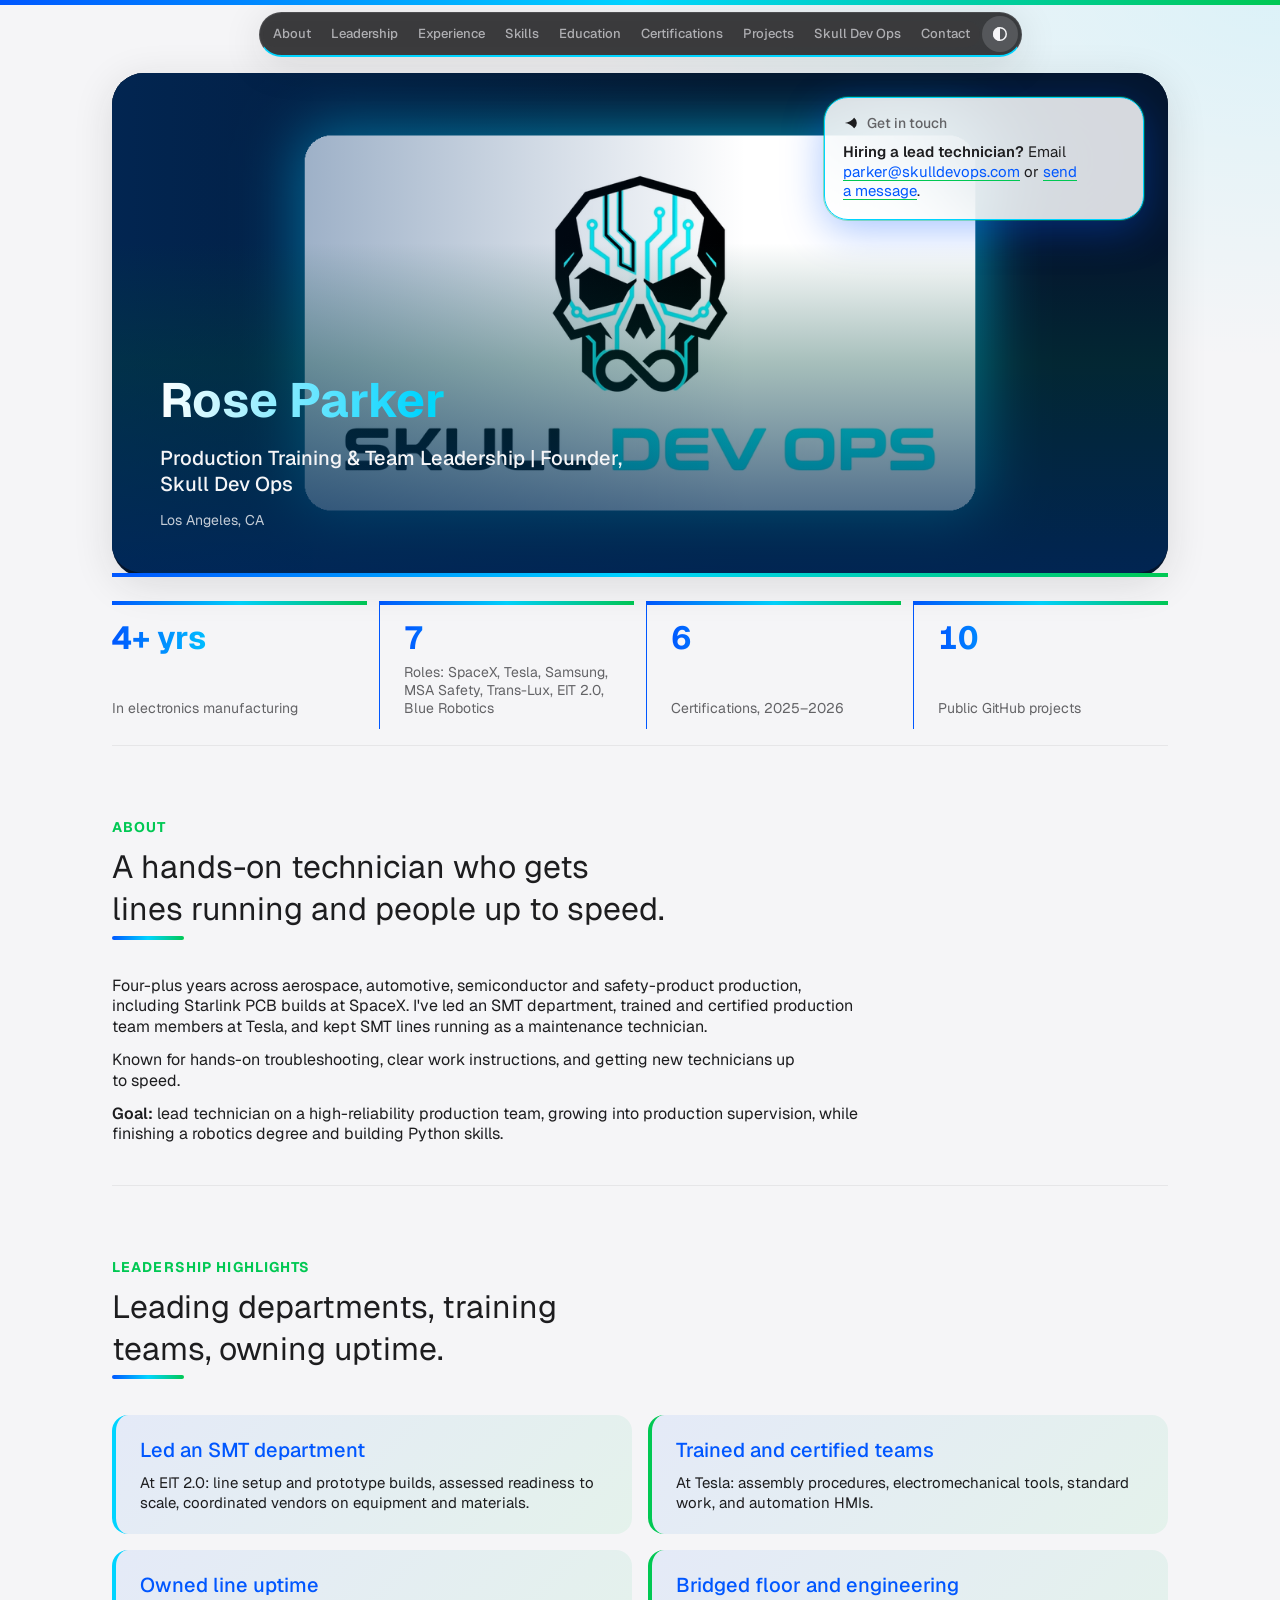
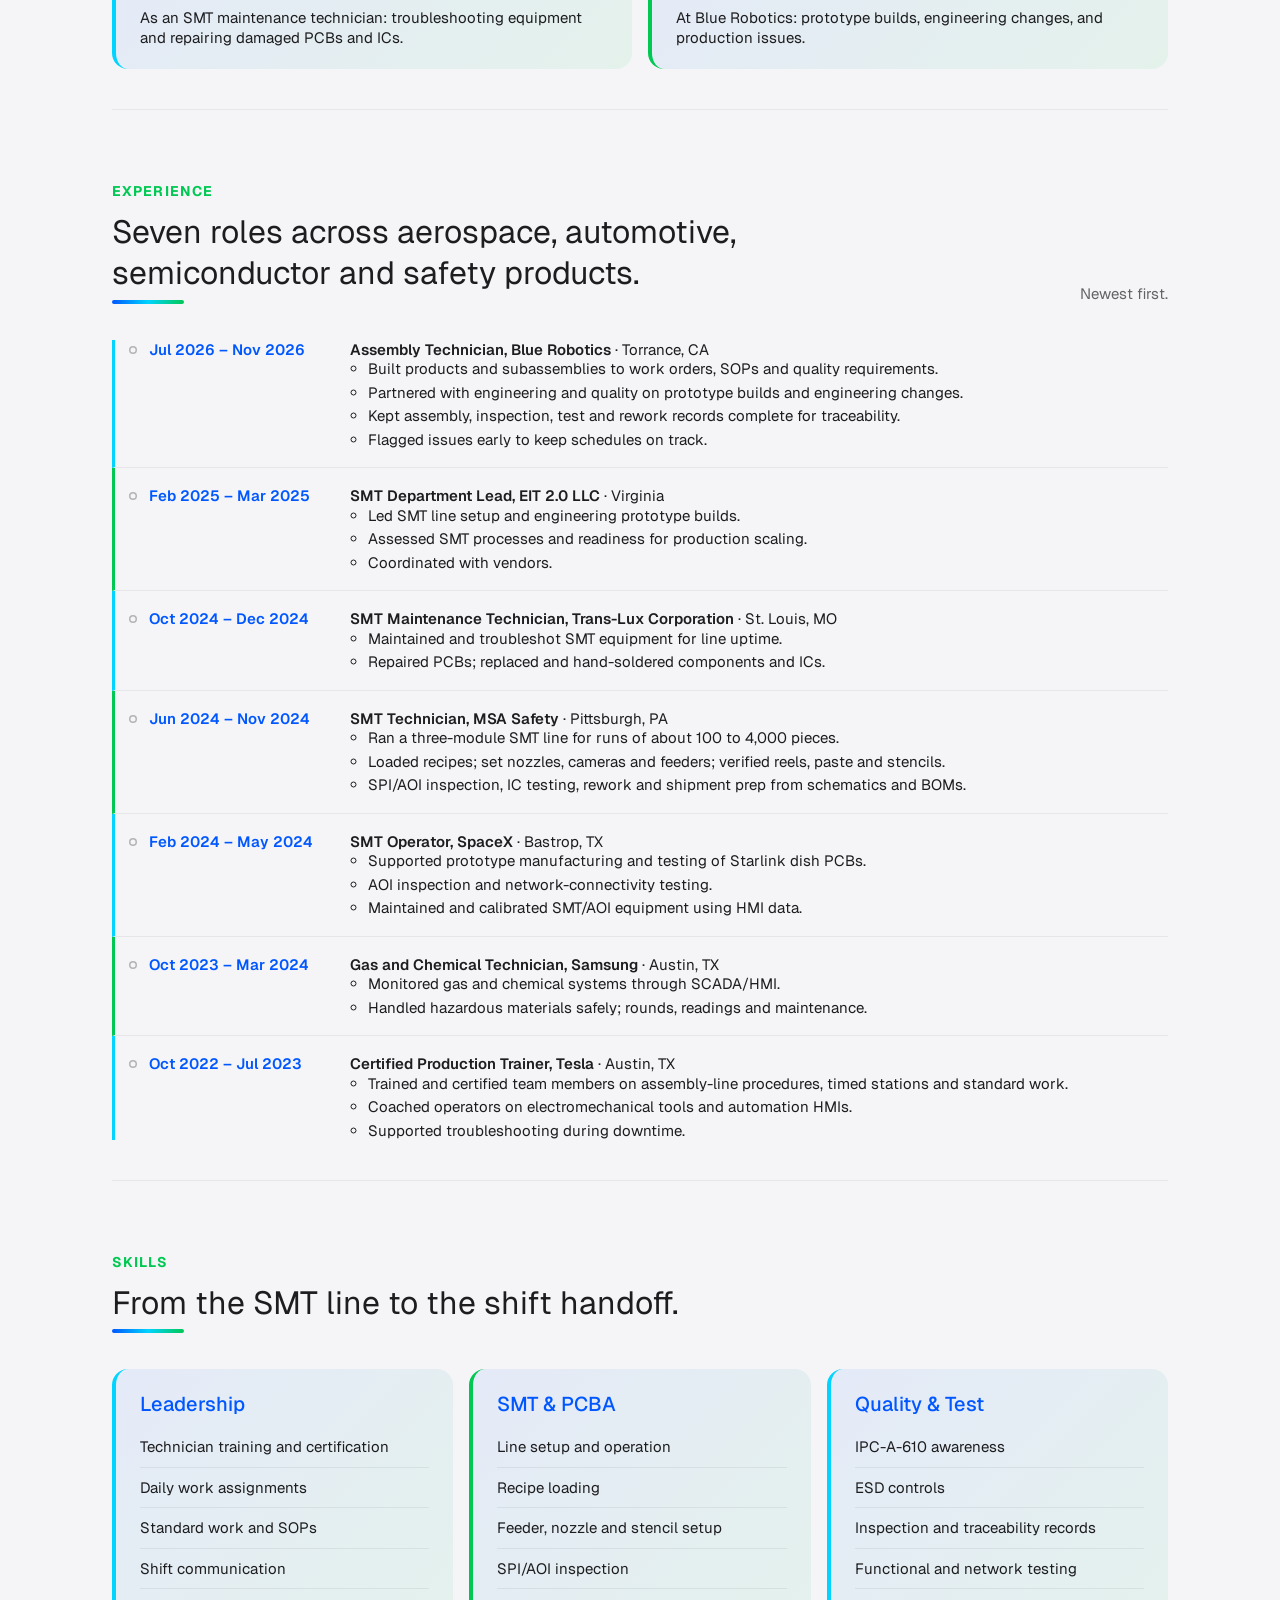
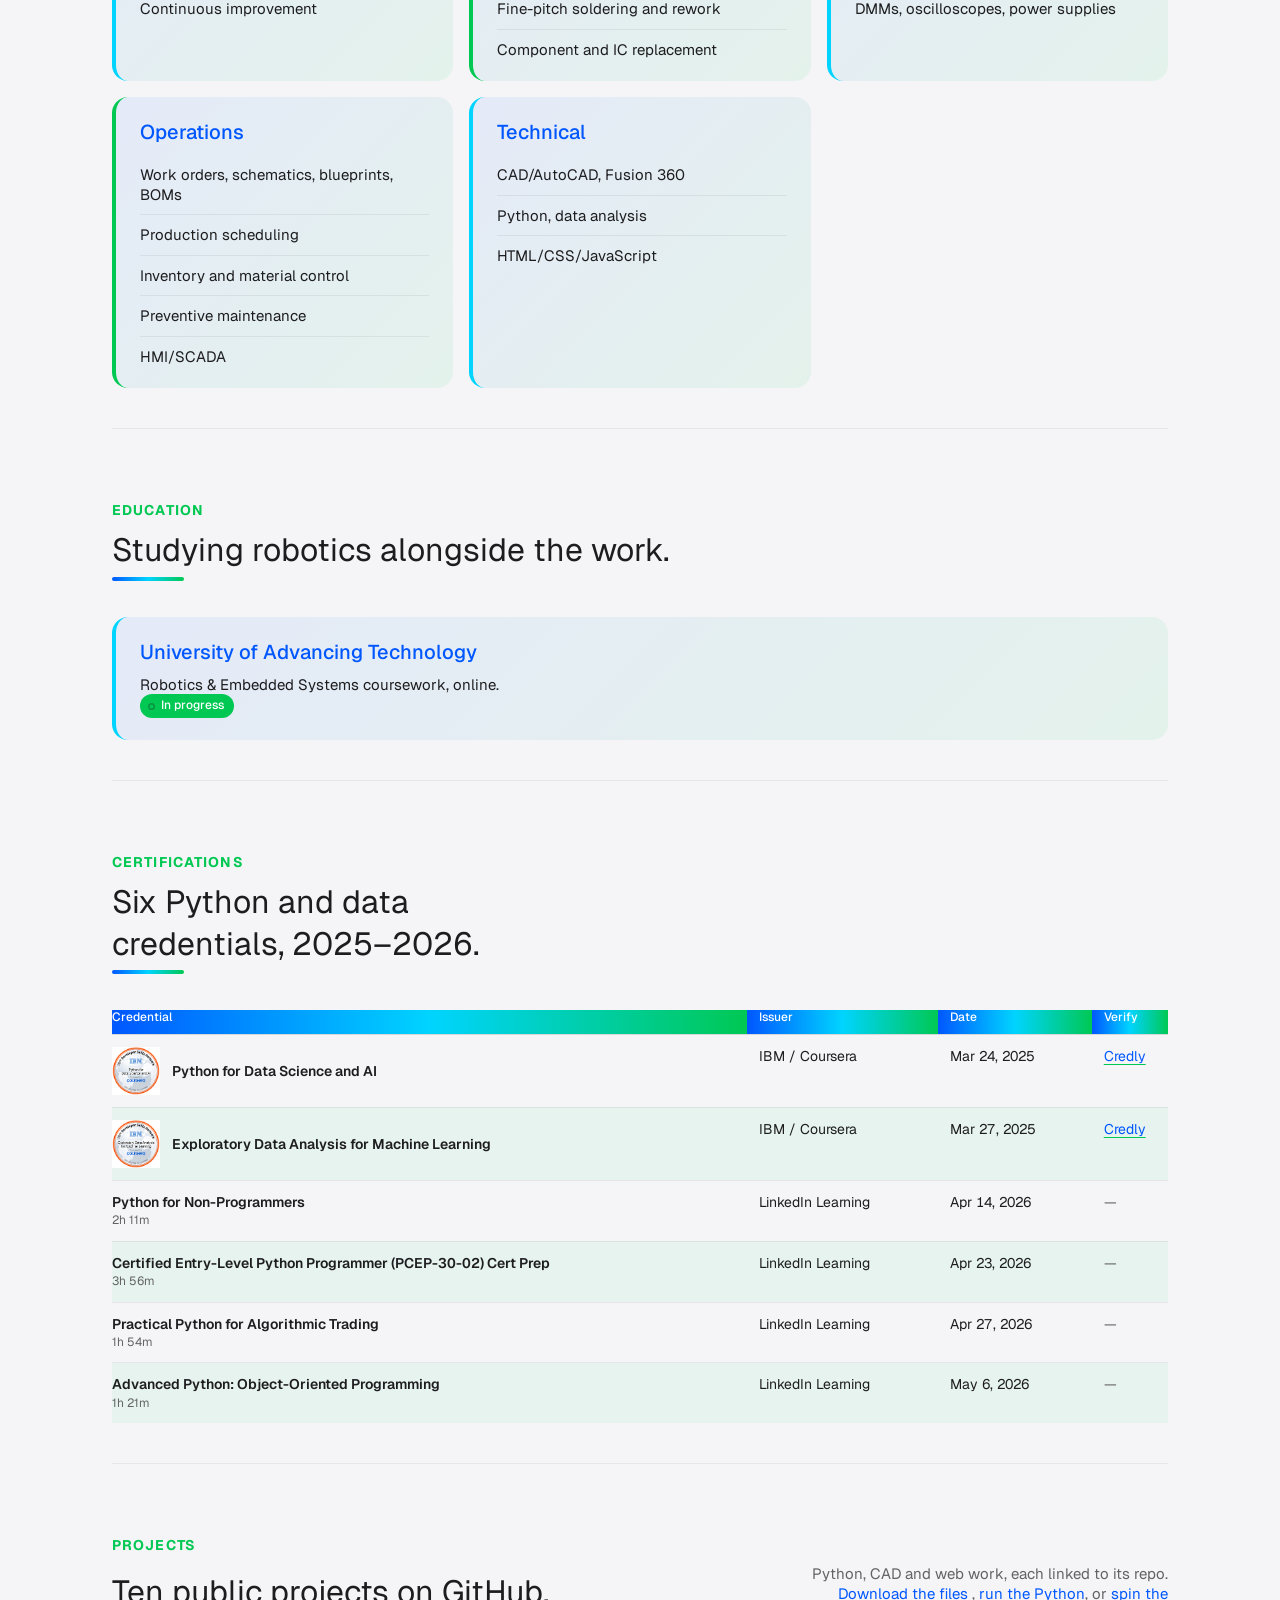
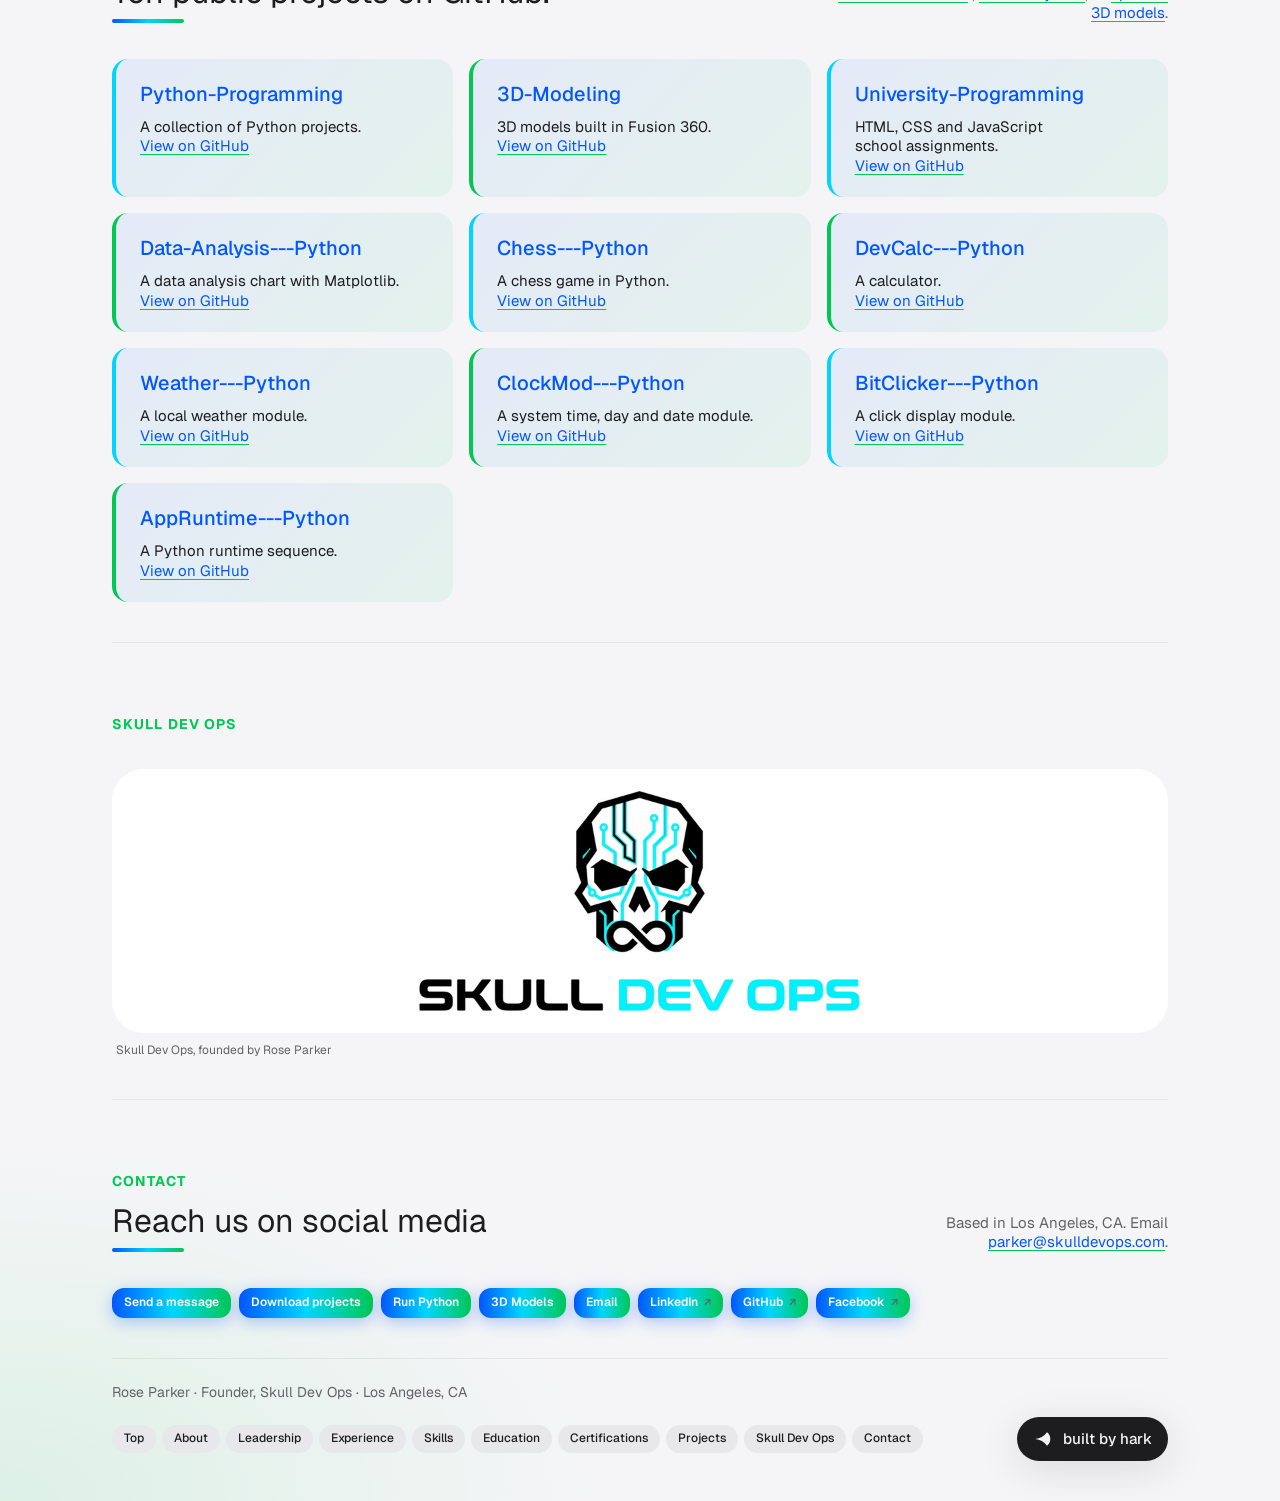
==== index.html @ 6e29c265 "Add Skull Dev Ops favicon" ====
<!doctype html>
<html lang="en">
  <head>
    <meta charset="utf-8" />
    <meta name="viewport" content="width=device-width, initial-scale=1" />
    <title>Rose Parker — Skull Dev Ops</title>
    <link rel="preconnect" href="https://fonts.googleapis.com" />
    <link rel="preconnect" href="https://fonts.gstatic.com" crossorigin />
    <link
      rel="stylesheet"
      href="https://fonts.googleapis.com/css2?family=Geist:wght@400;500;600&family=Geist+Mono:wght@400&display=swap"
    />
    <link rel="stylesheet" href="hark.css" />
    <link rel="stylesheet" href="hark-hero.css" />
    <link rel="stylesheet" href="theme.css?v=3" />
    <style>
      .x-cred { display: flex; align-items: center; gap: 12px; }
      .x-cred img { width: 48px; height: 48px; object-fit: contain; flex: none; }
    </style>
    <link rel="icon" href="/favicon.ico" sizes="any">
  <link rel="icon" type="image/png" sizes="32x32" href="/favicon-32x32.png">
  <link rel="icon" type="image/png" sizes="192x192" href="/icon-192.png">
  <link rel="apple-touch-icon" href="/apple-touch-icon.png">
</head>
  <body>
    <div class="page" id="top">
      <header class="nav glass" data-auto></header>
      <main class="main">
        <section class="hero">
          <picture><source media="(max-width: 899px)" srcset="skull-dev-ops-hero-mobile.png" /><img class="hero__img hero__img--logo" src="skull-dev-ops-hero.png" alt="Skull Dev Ops logo" /></picture>
          <div class="hero__copy">
            <h1>Rose Parker</h1>
            <p class="hero__sub">Production Training &amp; Team Leadership | Founder, Skull Dev Ops</p>
            <p class="hero__meta">Los Angeles, CA</p>
          </div>
          <aside class="callout" aria-label="Get in touch">
            <p class="callout__head"><span class="hark-mark" data-size="16"></span> Get in touch</p>
            <p class="callout__lead">
              <strong>Hiring a lead technician?</strong> Email <a class="link" href="mailto:parker@skulldevops.com">parker@skulldevops.com</a> or <a class="link" href="contact.html">send a message</a>.
            </p>
          </aside>
        </section>

        <section class="stats">
          <div class="stat"><span class="stat__fig">4+ yrs</span><span class="stat__label">In electronics manufacturing</span></div>
          <div class="stat"><span class="stat__fig">7</span><span class="stat__label">Roles: SpaceX, Tesla, Samsung, MSA Safety, Trans-Lux, EIT 2.0, Blue Robotics</span></div>
          <div class="stat"><span class="stat__fig">6</span><span class="stat__label">Certifications, 2025–2026</span></div>
          <div class="stat"><span class="stat__fig">10</span><span class="stat__label">Public GitHub projects</span></div>
        </section>

        <section class="section" id="about" data-nav="About">
          <div class="head">
            <p class="head__eyebrow">About</p>
            <h2>A hands-on technician who gets lines running and people up to speed.</h2>
          </div>
          <div class="prose">
            <p>Four-plus years across aerospace, automotive, semiconductor and safety-product production, including Starlink PCB builds at SpaceX. I've led an SMT department, trained and certified production team members at Tesla, and kept SMT lines running as a maintenance technician.</p>
            <p>Known for hands-on troubleshooting, clear work instructions, and getting new technicians up to speed.</p>
            <p><strong>Goal:</strong> lead technician on a high-reliability production team, growing into production supervision, while finishing a robotics degree and building Python skills.</p>
          </div>
        </section>

        <section class="section" id="leadership" data-nav="Leadership">
          <div class="head">
            <p class="head__eyebrow">Leadership highlights</p>
            <h2>Leading departments, training teams, owning uptime.</h2>
          </div>
          <div class="cards">
            <div>
              <h3>Led an SMT department</h3>
              <p>At EIT 2.0: line setup and prototype builds, assessed readiness to scale, coordinated vendors on equipment and materials.</p>
            </div>
            <div>
              <h3>Trained and certified teams</h3>
              <p>At Tesla: assembly procedures, electromechanical tools, standard work, and automation HMIs.</p>
            </div>
            <div>
              <h3>Owned line uptime</h3>
              <p>As an SMT maintenance technician: troubleshooting equipment and repairing damaged PCBs and ICs.</p>
            </div>
            <div>
              <h3>Bridged floor and engineering</h3>
              <p>At Blue Robotics: prototype builds, engineering changes, and production issues.</p>
            </div>
          </div>
        </section>

        <section class="section" id="experience" data-nav="Experience">
          <div class="head">
            <p class="head__eyebrow">Experience</p>
            <h2>Seven roles across aerospace, automotive, semiconductor and safety products.</h2>
            <p class="head__sub">Newest first.</p>
          </div>
          <ol class="timeline">
            <li>
              <p class="timeline__when">Jul 2026 – Nov 2026</p>
              <div class="timeline__what">
                <p><strong>Assembly Technician, Blue Robotics</strong> · Torrance, CA</p>
                <ul>
                  <li>Built products and subassemblies to work orders, SOPs and quality requirements.</li>
                  <li>Partnered with engineering and quality on prototype builds and engineering changes.</li>
                  <li>Kept assembly, inspection, test and rework records complete for traceability.</li>
                  <li>Flagged issues early to keep schedules on track.</li>
                </ul>
              </div>
            </li>
            <li>
              <p class="timeline__when">Feb 2025 – Mar 2025</p>
              <div class="timeline__what">
                <p><strong>SMT Department Lead, EIT 2.0 LLC</strong> · Virginia</p>
                <ul>
                  <li>Led SMT line setup and engineering prototype builds.</li>
                  <li>Assessed SMT processes and readiness for production scaling.</li>
                  <li>Coordinated with vendors.</li>
                </ul>
              </div>
            </li>
            <li>
              <p class="timeline__when">Oct 2024 – Dec 2024</p>
              <div class="timeline__what">
                <p><strong>SMT Maintenance Technician, Trans-Lux Corporation</strong> · St. Louis, MO</p>
                <ul>
                  <li>Maintained and troubleshot SMT equipment for line uptime.</li>
                  <li>Repaired PCBs; replaced and hand-soldered components and ICs.</li>
                </ul>
              </div>
            </li>
            <li>
              <p class="timeline__when">Jun 2024 – Nov 2024</p>
              <div class="timeline__what">
                <p><strong>SMT Technician, MSA Safety</strong> · Pittsburgh, PA</p>
                <ul>
                  <li>Ran a three-module SMT line for runs of about 100 to 4,000 pieces.</li>
                  <li>Loaded recipes; set nozzles, cameras and feeders; verified reels, paste and stencils.</li>
                  <li>SPI/AOI inspection, IC testing, rework and shipment prep from schematics and BOMs.</li>
                </ul>
              </div>
            </li>
            <li>
              <p class="timeline__when">Feb 2024 – May 2024</p>
              <div class="timeline__what">
                <p><strong>SMT Operator, SpaceX</strong> · Bastrop, TX</p>
                <ul>
                  <li>Supported prototype manufacturing and testing of Starlink dish PCBs.</li>
                  <li>AOI inspection and network-connectivity testing.</li>
                  <li>Maintained and calibrated SMT/AOI equipment using HMI data.</li>
                </ul>
              </div>
            </li>
            <li>
              <p class="timeline__when">Oct 2023 – Mar 2024</p>
              <div class="timeline__what">
                <p><strong>Gas and Chemical Technician, Samsung</strong> · Austin, TX</p>
                <ul>
                  <li>Monitored gas and chemical systems through SCADA/HMI.</li>
                  <li>Handled hazardous materials safely; rounds, readings and maintenance.</li>
                </ul>
              </div>
            </li>
            <li>
              <p class="timeline__when">Oct 2022 – Jul 2023</p>
              <div class="timeline__what">
                <p><strong>Certified Production Trainer, Tesla</strong> · Austin, TX</p>
                <ul>
                  <li>Trained and certified team members on assembly-line procedures, timed stations and standard work.</li>
                  <li>Coached operators on electromechanical tools and automation HMIs.</li>
                  <li>Supported troubleshooting during downtime.</li>
                </ul>
              </div>
            </li>
          </ol>
        </section>

        <section class="section" id="skills" data-nav="Skills">
          <div class="head">
            <p class="head__eyebrow">Skills</p>
            <h2>From the SMT line to the shift handoff.</h2>
          </div>
          <div class="cards">
            <div>
              <h3>Leadership</h3>
              <ul>
                <li>Technician training and certification</li>
                <li>Daily work assignments</li>
                <li>Standard work and SOPs</li>
                <li>Shift communication</li>
                <li>Continuous improvement</li>
              </ul>
            </div>
            <div>
              <h3>SMT &amp; PCBA</h3>
              <ul>
                <li>Line setup and operation</li>
                <li>Recipe loading</li>
                <li>Feeder, nozzle and stencil setup</li>
                <li>SPI/AOI inspection</li>
                <li>Fine-pitch soldering and rework</li>
                <li>Component and IC replacement</li>
              </ul>
            </div>
            <div>
              <h3>Quality &amp; Test</h3>
              <ul>
                <li>IPC-A-610 awareness</li>
                <li>ESD controls</li>
                <li>Inspection and traceability records</li>
                <li>Functional and network testing</li>
                <li>DMMs, oscilloscopes, power supplies</li>
              </ul>
            </div>
            <div>
              <h3>Operations</h3>
              <ul>
                <li>Work orders, schematics, blueprints, BOMs</li>
                <li>Production scheduling</li>
                <li>Inventory and material control</li>
                <li>Preventive maintenance</li>
                <li>HMI/SCADA</li>
              </ul>
            </div>
            <div>
              <h3>Technical</h3>
              <ul>
                <li>CAD/AutoCAD, Fusion 360</li>
                <li>Python, data analysis</li>
                <li>HTML/CSS/JavaScript</li>
              </ul>
            </div>
          </div>
        </section>

        <section class="section" id="education" data-nav="Education">
          <div class="head">
            <p class="head__eyebrow">Education</p>
            <h2>Studying robotics alongside the work.</h2>
          </div>
          <div class="cards">
            <div>
              <h3>University of Advancing Technology</h3>
              <p>Robotics &amp; Embedded Systems coursework, online.</p>
              <p><span class="chip">In progress</span></p>
            </div>
          </div>
        </section>

        <section class="section" id="certifications" data-nav="Certifications">
          <div class="head">
            <p class="head__eyebrow">Certifications</p>
            <h2>Six Python and data credentials, 2025–2026.</h2>
          </div>
          <div class="table-wrap">
            <table>
              <thead>
                <tr>
                  <th scope="col">Credential</th>
                  <th scope="col">Issuer</th>
                  <th scope="col">Date</th>
                  <th scope="col">Verify</th>
                </tr>
              </thead>
              <tbody>
                <tr>
                  <th scope="row"><span class="x-cred"><img src="python-for-data-science-and-ai.png" alt="IBM Python for Data Science and AI badge" /><span>Python for Data Science and AI</span></span></th>
                  <td>IBM / Coursera</td>
                  <td>Mar 24, 2025</td>
                  <td><a class="link" href="https://www.credly.com/badges/cfea7010-7aab-4500-a317-d05725e43f83" target="_blank" rel="noopener">Credly</a></td>
                </tr>
                <tr>
                  <th scope="row"><span class="x-cred"><img src="exploratory-data-analysis-for-machine-learning.png" alt="IBM Exploratory Data Analysis for Machine Learning badge" /><span>Exploratory Data Analysis for Machine Learning</span></span></th>
                  <td>IBM / Coursera</td>
                  <td>Mar 27, 2025</td>
                  <td><a class="link" href="https://www.credly.com/badges/ae3e436b-2f3d-4ccb-9dbc-3930c66f3f6e" target="_blank" rel="noopener">Credly</a></td>
                </tr>
                <tr>
                  <th scope="row">Python for Non-Programmers <small>2h 11m</small></th>
                  <td>LinkedIn Learning</td>
                  <td>Apr 14, 2026</td>
                  <td class="muted">—</td>
                </tr>
                <tr>
                  <th scope="row">Certified Entry-Level Python Programmer (PCEP-30-02) Cert Prep <small>3h 56m</small></th>
                  <td>LinkedIn Learning</td>
                  <td>Apr 23, 2026</td>
                  <td class="muted">—</td>
                </tr>
                <tr>
                  <th scope="row">Practical Python for Algorithmic Trading <small>1h 54m</small></th>
                  <td>LinkedIn Learning</td>
                  <td>Apr 27, 2026</td>
                  <td class="muted">—</td>
                </tr>
                <tr>
                  <th scope="row">Advanced Python: Object-Oriented Programming <small>1h 21m</small></th>
                  <td>LinkedIn Learning</td>
                  <td>May 6, 2026</td>
                  <td class="muted">—</td>
                </tr>
              </tbody>
            </table>
          </div>
        </section>

        <section class="section" id="projects" data-nav="Projects">
          <div class="head">
            <p class="head__eyebrow">Projects</p>
            <h2>Ten public projects on GitHub.</h2>
            <p class="head__sub">Python, CAD and web work, each linked to its repo. <a class="link" href="downloads.html">Download the files</a> , <a class="link" href="run.html">run the Python</a>, or <a class="link" href="models.html">spin the 3D models</a>.</p>
          </div>
          <div class="cards">
            <div><h3>Python-Programming</h3><p>A collection of Python projects.</p><p><a class="link" href="https://github.com/skulldevops/Python-Programming" target="_blank" rel="noopener">View on GitHub</a></p></div>
            <div><h3>3D-Modeling</h3><p>3D models built in Fusion 360.</p><p><a class="link" href="https://github.com/skulldevops/3D-Modeling" target="_blank" rel="noopener">View on GitHub</a></p></div>
            <div><h3>University-Programming</h3><p>HTML, CSS and JavaScript school assignments.</p><p><a class="link" href="https://github.com/skulldevops/University-Programming" target="_blank" rel="noopener">View on GitHub</a></p></div>
            <div><h3>Data-Analysis---Python</h3><p>A data analysis chart with Matplotlib.</p><p><a class="link" href="https://github.com/skulldevops/Data-Analysis---Python" target="_blank" rel="noopener">View on GitHub</a></p></div>
            <div><h3>Chess---Python</h3><p>A chess game in Python.</p><p><a class="link" href="https://github.com/skulldevops/Chess---Python" target="_blank" rel="noopener">View on GitHub</a></p></div>
            <div><h3>DevCalc---Python</h3><p>A calculator.</p><p><a class="link" href="https://github.com/skulldevops/DevCalc---Python" target="_blank" rel="noopener">View on GitHub</a></p></div>
            <div><h3>Weather---Python</h3><p>A local weather module.</p><p><a class="link" href="https://github.com/skulldevops/Weather---Python" target="_blank" rel="noopener">View on GitHub</a></p></div>
            <div><h3>ClockMod---Python</h3><p>A system time, day and date module.</p><p><a class="link" href="https://github.com/skulldevops/ClockMod---Python" target="_blank" rel="noopener">View on GitHub</a></p></div>
            <div><h3>BitClicker---Python</h3><p>A click display module.</p><p><a class="link" href="https://github.com/skulldevops/BitClicker---Python" target="_blank" rel="noopener">View on GitHub</a></p></div>
            <div><h3>AppRuntime---Python</h3><p>A Python runtime sequence.</p><p><a class="link" href="https://github.com/skulldevops/AppRuntime---Python" target="_blank" rel="noopener">View on GitHub</a></p></div>
          </div>
        </section>

        <section class="section" id="skull-dev-ops" data-nav="Skull Dev Ops">
          <div class="head">
            <p class="head__eyebrow">Skull Dev Ops</p>
          </div>
          <figure class="band">
            <img src="skull-dev-ops-linkedin-banner.png" alt="Skull Dev Ops brand banner" />
            <figcaption>Skull Dev Ops, founded by Rose Parker</figcaption>
          </figure>
        </section>

        <section class="section" id="contact" data-nav="Contact">
          <div class="head">
            <p class="head__eyebrow">Contact</p>
            <h2>Reach us on social media</h2>
            <p class="head__sub">Based in Los Angeles, CA. Email <a class="link" href="mailto:parker@skulldevops.com">parker@skulldevops.com</a>.</p>
          </div>
          <div class="links">
            <a class="btn" href="contact.html">Send a message</a>
            <a class="btn" href="downloads.html">Download projects</a>
            <a class="btn" href="run.html">Run Python</a>
            <a class="btn" href="models.html">3D Models</a>
            <a class="btn" href="mailto:parker@skulldevops.com">Email</a>
            <a class="btn" href="http://www.linkedin.com/in/rose-parker-rose" target="_blank" rel="noopener">LinkedIn</a>
            <a class="btn" href="http://github.com/skulldevops" target="_blank" rel="noopener">GitHub</a>
            <a class="btn" href="http://www.facebook.com/RealNiveaParker" target="_blank" rel="noopener">Facebook</a>
          </div>
        </section>
      </main>
      <footer class="foot">
        <p>Rose Parker · Founder, Skull Dev Ops · Los Angeles, CA</p>
        <nav aria-label="Back to sections" data-auto></nav>
        <a class="badge" href="https://hark.com/" target="_blank" rel="noopener"
          ><span class="hark-mark"></span><span>built by hark</span></a
        >
      </footer>
    </div>
    <script src="hark.js"></script>
  </body>
</html>
---- hark.css ----
/* Hark's design tokens and component styles. Each component's rules follow its @component comment. style-gates: data */

/* @component foundations */
/* Every component switches layout at one of three widths: 600px, below which a page takes a phone's
   spacing; 761px, from which two-up components (stats, checklists, pairs) sit side by side; and 900px,
   from which heads, steps, timelines, cards and the hero's callout take their desktop layout. Media
   queries cannot read custom properties, so each query writes one side of those widths, and
   TestKitStylesheetsShareThreeBreakpoints holds every kit file to them. */
:root {
  color-scheme: light dark;

  --text-primary: light-dark(#1d1d1f, #f5f5f7);         /* body text */
  --text-secondary: light-dark(#636366, #a1a1a6);       /* supporting grey text */
  --text-tertiary: light-dark(#1d1d1f4d, #f5f5f74d);    /* hollow dots, faint marks; never body text */
  --text-primary-on: light-dark(#f5f5f7, #1d1d1f);      /* text on --fill-primary */
  --text-secondary-on: light-dark(#aeaeb2, #5c5c60);    /* grey text on --fill-primary */
  --fill-primary: light-dark(#1d1d1f, #f5f5f7);         /* the strong fill: solid chips, the nav, the badge */
  --fill-primary-on: light-dark(#f5f5f7, #1d1d1f);      /* the page background */
  --fill-secondary: light-dark(#1d1d1f80, #f5f5f780);
  --fill-tertiary: light-dark(#e8e8ea, #2a2a2d);        /* the grey card, panel and row tint */
  --fill-segment: light-dark(#3a3a3c, #e2e2e4);         /* the nav's tab track */
  --fill-system-green: #00a665;                         /* status: done, ready */
  --fill-system-orange: #ff4d00;                        /* status: now, current */
  --fill-system-red: light-dark(#da2f35, #f1555b);      /* status: blocked, error */
  --transparent-primary: light-dark(#1d1d1f4d, #f5f5f74d);
  --stroke-primary: light-dark(#1d1d1f24, #f5f5f724);   /* strong hairline */
  --stroke-secondary: light-dark(#1d1d1f12, #f5f5f712); /* faint hairline between rows */
  --stroke-primary-on: light-dark(#f5f5f71a, #1d1d1f1a);
  --stroke-composer: light-dark(#f5f5f780, #1d1d1f80);  /* the callout's glass edge */
  --stroke-system-orange: #ff4d0026;
  --hover-wash: light-dark(#1d1d1f0d, #f5f5f70d);
  --hover-wash-primary-on: light-dark(#f9f9fa26, #1d1d1f14);

  /* The hero is light text over a dark photo in both themes. */
  --hero-surface: #161f39;
  --hero-text: #f5f5f7;
  --hero-text-muted: #f5f5f7cc;
  --hero-scrim-strong: rgb(22 31 57 / 0.78);
  --hero-scrim-soft: rgb(22 31 57 / 0.3);
  --hero-scrim-side: rgb(22 31 57 / 0.45);
  --hero-glass: rgb(22 31 57 / 0.42);
  --hero-glass-faint: rgb(22 31 57 / 0.35);
  --hero-glass-stroke: rgb(245 245 247 / 0.28);

  --mat-regular: light-dark(rgb(255 255 255 / 0.56), rgb(29 29 31 / 0.55));
  --mat-thin: light-dark(rgb(255 255 255 / 0.22), rgb(29 29 31 / 0.4));
  --mat-agent: light-dark(rgb(255 255 255 / 0.84), rgb(29 29 31 / 0.66));
  --mat-inverse: color-mix(in srgb, var(--fill-primary) 86%, transparent);  /* the nav: dark on light, light on dark */
  --hark-blur: blur(50px) saturate(1.6);
  --hark-shadow: 0 8px 40px #1d1d1f1f;

  --sans: "GT Standard", "GT Standard L", "Geist", -apple-system, BlinkMacSystemFont, "Helvetica Neue", sans-serif;
  --lh: 1.3;                                            /* every text style is 130% */
  --weight-light: 300;
  --weight-regular: 400;
  --weight-medium: 500;
  --weight-bold: 600;
  --size-caption: 12px;                                 /* the smallest text allowed */
  --size-meta: 13px;
  --size-small: 14px;
  --size-body: 15px;
  --size-prose: 16px;
  --size-heading: 20px;
  --size-figure: clamp(24px, 3vw, 32px);
  --size-title: clamp(26px, 3vw, 32px);
  --size-display: clamp(34px, 5vw, 48px);
  --size-lede: clamp(16px, 1.7vw, 20px);

  --type-caption: var(--weight-regular) var(--size-caption)/var(--lh) var(--sans);
  --type-tag: var(--weight-medium) var(--size-caption)/var(--lh) var(--sans);
  --type-small: var(--weight-regular) var(--size-small)/var(--lh) var(--sans);
  --type-label: var(--weight-medium) var(--size-small)/var(--lh) var(--sans);
  --type-body: var(--weight-regular) var(--size-body)/var(--lh) var(--sans);
  --type-body-strong: var(--weight-medium) var(--size-body)/var(--lh) var(--sans);
  --type-heading: var(--weight-medium) var(--size-heading)/var(--lh) var(--sans);
  --type-lede: var(--weight-medium) var(--size-lede)/var(--lh) var(--sans);
  --type-figure: var(--weight-regular) var(--size-figure)/var(--lh) var(--sans);
  --type-title: var(--weight-regular) var(--size-title)/var(--lh) var(--sans);
  --type-display: var(--weight-medium) var(--size-display)/var(--lh) var(--sans);
  --type-numeral: var(--weight-regular) 48px/1 var(--sans);

  --r-s: 12px;
  --r-m: 16px;
  --r-l: 24px;
  --r-xl: 32px;
  --r-pill: 100px;

  --ease-out: cubic-bezier(0.23, 1, 0.32, 1);
  --dur-quick: 160ms;

  --page-max: 1120px;
  --gutter: clamp(16px, 3vw, 32px);                     /* the page's side padding */
  --tap: 44px;                                          /* the smallest touch target */
}
:root[data-theme="light"] { color-scheme: light; }
:root[data-theme="dark"] { color-scheme: dark; }

* { box-sizing: border-box; }
/* The page keeps its own bounce but never hands a fling on: a page is framed in Hark's /site
   page, and a fling past its top would otherwise carry on into that page and drag the frame down. */
html, body { overscroll-behavior-y: contain; }
html { -webkit-text-size-adjust: 100%; scroll-behavior: smooth; }
@media (prefers-reduced-motion: reduce) { html { scroll-behavior: auto; } }

/* The page background lives on body and html stays transparent, so the browser paints the whole
   canvas, and the band a bounce reveals, in body's color, including a page's own override of it. */
body {
  margin: 0;
  background: var(--fill-primary-on);
  color: var(--text-primary);
  font: var(--type-body);
  -webkit-font-smoothing: antialiased;
  overflow-x: hidden;
}

img { max-width: 100%; display: block; }
figure { margin-inline: 0; }
a { color: inherit; }
b, strong { font-weight: var(--weight-bold); }
p { margin: 0; text-wrap: pretty; }
h1, h2, h3 { margin: 0; text-wrap: balance; }
small { font-size: max(var(--size-caption), 0.85em); }
.sub { color: var(--text-secondary); }

:focus-visible { outline: 2px solid var(--fill-primary); outline-offset: 3px; border-radius: 6px; }

/* @component page */
.page {
  max-width: var(--page-max);
  margin: 0 auto;
  padding-inline: var(--gutter);
  padding-block: 12px 40px;
  display: grid;
  grid-template-columns: minmax(0, 1fr);
  gap: 16px;
}
.main { display: grid; grid-template-columns: minmax(0, 1fr); gap: 16px; min-width: 0; }

.glass {
  background: var(--mat-inverse);
  -webkit-backdrop-filter: var(--hark-blur);
  backdrop-filter: var(--hark-blur);
  border: 1px solid var(--stroke-primary-on);
}
.nav {
  position: sticky;
  top: calc(env(safe-area-inset-top, 0px) + 12px);
  z-index: 20;
  justify-self: center;
  max-width: 100%;
  display: flex;
  align-items: center;
  gap: 6px;
  padding: 5px;
  border-radius: var(--r-pill);
  box-shadow: var(--hark-shadow);
}
.nav :focus-visible { outline-color: var(--fill-primary-on); }
.seg {
  display: flex;
  min-width: 0;
  overflow-x: auto;
  scrollbar-width: none;
  border-radius: var(--r-pill);
  background: var(--fill-segment);
}
.seg::-webkit-scrollbar { display: none; }
.seg a {
  flex: none;
  padding: 8px 14px;
  border-radius: var(--r-pill);
  font: var(--type-label);
  color: var(--text-secondary-on);
  text-decoration: none;
  white-space: nowrap;
}
.seg a:hover { color: var(--text-primary-on); }
/* The active tab carries its own fill so its text is measured against it. */
.seg a[aria-current="true"] { background: var(--fill-primary-on); color: var(--text-primary); }
.theme-btn {
  flex: none;
  width: 36px; height: 36px;
  display: grid;
  place-items: center;
  border: 0;
  border-radius: 50%;
  background: var(--hover-wash-primary-on);
  color: var(--text-primary-on);
  cursor: pointer;
}
.theme-btn:hover { box-shadow: inset 0 0 0 100px var(--hover-wash-primary-on); }
.theme-btn::before { content: ""; width: 14px; height: 14px; border-radius: 50%; box-shadow: inset 0 0 0 1.5px currentColor; background: linear-gradient(to right, light-dark(currentColor, transparent) 50%, light-dark(transparent, currentColor) 50%); }
@media (max-width: 599px) {
  .seg a { display: flex; align-items: center; min-height: var(--tap); }
  .theme-btn { width: var(--tap); height: var(--tap); }
}

/* @component footer */
.foot {
  display: flex;
  flex-wrap: wrap;
  align-items: center;
  justify-content: space-between;
  gap: 16px 24px;
  padding-top: 24px;
  border-top: 1px solid var(--stroke-secondary);
  font-size: var(--size-small);
  color: var(--text-secondary);
}
.foot strong { color: var(--text-primary); }
.foot nav { display: flex; flex-wrap: wrap; gap: 6px; }
.foot nav a {
  padding: 6px 12px;
  border-radius: var(--r-pill);
  background: var(--fill-tertiary);
  color: var(--text-primary);
  font: var(--type-tag);
  text-decoration: none;
}
.foot nav a:hover { box-shadow: inset 0 0 0 100px var(--hover-wash); }
.badge {
  display: inline-flex;
  align-items: center;
  gap: 10px;
  padding: 12px 16px;
  border-radius: var(--r-xl);
  background: var(--fill-primary);
  color: var(--text-primary-on);
  box-shadow: var(--hark-shadow);
  font: var(--weight-medium) var(--size-body)/1.1 var(--sans);
  text-decoration: none;
}
.badge:hover { box-shadow: var(--hark-shadow), inset 0 0 0 100px var(--hover-wash-primary-on); }
.hark-mark { display: inline-grid; place-items: center; }
.hark-mark svg { display: block; }
@media (max-width: 599px) {
  .foot nav a { display: inline-flex; align-items: center; min-height: var(--tap); min-width: var(--tap); }
  .badge { min-height: var(--tap); }
}

/* @component chip */
.chip {
  display: inline-flex;
  align-items: center;
  gap: 6px;
  padding: 4px 10px 4px 8px;
  border-radius: var(--r-pill);
  font: var(--type-tag);
  max-width: 100%;
  background: var(--fill-tertiary);
  color: var(--text-secondary);
  vertical-align: middle;
}
.chip::before {
  content: "";
  width: 7px; height: 7px;
  border-radius: 50%;
  flex: none;
  box-shadow: inset 0 0 0 1.5px var(--text-tertiary);
}
.chip--solid { background: var(--fill-primary); color: var(--text-primary-on); }
.chip--solid::before { background: var(--fill-system-green); box-shadow: none; }
td .chip { white-space: nowrap; }
/* @component dot */
.dot {
  display: inline-flex;
  align-items: center;
  gap: 6px;
  margin-top: 4px;
  font: var(--type-tag);
  color: var(--text-primary);
}
.dot::before { content: ""; width: 7px; height: 7px; border-radius: 50%; background: var(--fill-system-green); }
tbody th .dot { display: flex; width: fit-content; }
/* @component pill */
.pill {
  display: inline-block;
  padding: 1px 8px;
  border-radius: var(--r-pill);
  background: var(--fill-tertiary);
  color: var(--text-secondary);
  font: var(--type-tag);
  white-space: normal;
  vertical-align: 1px;
}
/* @component button, link and links */
.btn {
  display: inline-flex;
  align-items: center;
  gap: 6px;
  min-height: 30px;
  padding: 5px 12px;
  border-radius: var(--r-s);
  background: var(--fill-primary-on);
  color: var(--text-primary);
  border: 1px solid var(--stroke-primary);
  font: var(--type-tag);
  text-decoration: none;
  max-width: 100%;
  transition: box-shadow var(--dur-quick) ease;
}
.btn:hover { box-shadow: inset 0 0 0 100px var(--hover-wash); }
.btn[target="_blank"]::after { content: "\2197"; font-size: 11px; color: var(--text-secondary); }
.link {
  color: var(--text-primary);
  text-decoration: underline;
  text-decoration-color: var(--stroke-primary);
  text-underline-offset: 3px;
  max-width: 100%;
  overflow-wrap: anywhere;
}
.link:hover { text-decoration-color: currentColor; }
.links { display: flex; flex-wrap: wrap; gap: 8px; }
@media (pointer: coarse), (max-width: 599px) { .btn { min-height: var(--tap); padding-inline: 14px; } }

/* A button that asks Hark is the page's primary capsule. Once it sends, Hark
   writes a check and "Sent to Hark" into it, and it turns secondary. A press
   that does not send shows a short notice in place of its words for a moment. */
.btn[data-hark-action] {
  justify-content: center;
  gap: 8px;
  min-height: 48px;
  padding: 0 20px;
  border: 0;
  border-radius: var(--r-pill);
  background: var(--fill-primary);
  color: var(--text-primary-on);
  font: var(--type-body-strong);
  text-align: center;
  white-space: nowrap;
  cursor: pointer;
  transition: box-shadow var(--dur-quick) ease, transform var(--dur-quick) ease;
}
.btn[data-hark-action]:hover { box-shadow: inset 0 0 0 100px var(--hover-wash-primary-on); }
.btn[data-hark-action]:active { transform: scale(0.97); }
.btn[data-hark-action] svg { flex: none; }
.btn[data-hark-action][data-hark-state="sent"] { background: var(--fill-tertiary); color: var(--text-primary); box-shadow: none; }

[data-hark-action][data-hark-state="sending"] { opacity: 0.6; pointer-events: none; }
[data-hark-action][data-hark-state="sent"] { pointer-events: none; cursor: default; }
@media (max-width: 599px) {
  .link { display: inline-flex; align-items: center; min-width: var(--tap); min-height: var(--tap); margin: -13px 0; vertical-align: middle; }
}
/* @component text and fineprint */
.prose { display: grid; gap: 12px; max-width: 68ch; font-size: var(--size-prose); }
.fineprint { font-size: var(--size-small); color: var(--text-secondary); max-width: 70ch; }
/* @component hero */
.hero {
  position: relative;
  min-height: clamp(320px, 46vh, 480px);
  border-radius: var(--r-xl);
  overflow: hidden;
  display: flex;
  align-items: flex-end;
  color: var(--hero-text);
  isolation: isolate;
  box-shadow: var(--hark-shadow);
  background: var(--hero-surface);
}
/* Without a photo the hero is as tall as its copy, so the callout sits beside the copy instead of over it. */
.hero:not(:has(.hero__img)) { min-height: 0; background: var(--hero-surface) center / cover no-repeat; }
.hero:not(:has(.hero__img))::after { background: linear-gradient(to right, var(--hero-scrim-side) 0%, transparent 60%); }
@media (min-width: 900px) {
  .hero:not(:has(.hero__img)) > .callout { position: static; flex: none; align-self: flex-start; margin: clamp(16px, 2.4vw, 24px) clamp(16px, 2.4vw, 24px) clamp(16px, 2.4vw, 24px) auto; }
}
.hero__img {
  position: absolute;
  inset: 0;
  width: 100%;
  height: 100%;
  object-fit: cover;
  object-position: 40% 60%;
  z-index: -2;
}
.hero::after {
  content: "";
  position: absolute;
  inset: 0;
  z-index: -1;
  background:
    linear-gradient(to top, var(--hero-scrim-strong) 0%, var(--hero-scrim-soft) 42%, transparent 66%),
    linear-gradient(to right, var(--hero-scrim-side) 0%, transparent 60%);
}
.hero__copy {
  display: grid;
  gap: 14px;
  max-width: 40rem;
  padding: clamp(24px, 4vw, 48px);
  padding-bottom: clamp(28px, 3.4vw, 44px);
}
.hero__eyebrow {
  justify-self: start;
  padding: 6px 12px;
  border-radius: var(--r-pill);
  background: var(--hero-glass);
  border: 1px solid var(--hero-glass-stroke);
  -webkit-backdrop-filter: var(--hark-blur);
  backdrop-filter: var(--hark-blur);
  font: var(--type-label);
}
.hero h1 { font: var(--type-display); letter-spacing: 0; }
.hero h1 em { font-style: normal; }
.hero__sub { font: var(--type-lede); max-width: 34ch; }
.hero__meta { font-size: var(--size-small); color: var(--hero-text-muted); }
.hero__credit {
  position: absolute;
  right: clamp(20px, 3vw, 32px);
  bottom: 16px;
  padding: 4px 10px;
  border-radius: var(--r-pill);
  background: var(--hero-glass-faint);
  -webkit-backdrop-filter: var(--hark-blur);
  backdrop-filter: var(--hark-blur);
  font: var(--type-caption);
  color: var(--hero-text-muted);
}
/* A callout overlays the photo's top corner, so the hero keeps room for it above the copy. */
@media (min-width: 900px) { .hero:has(> .callout) { min-height: clamp(420px, 56vh, 560px); } }
.hero > .callout {
  position: absolute;
  top: clamp(16px, 2.4vw, 24px);
  right: clamp(16px, 2.4vw, 24px);
  width: min(320px, calc(100% - 32px));
}
@media (max-width: 899px) {
  .hero { flex-direction: column; justify-content: flex-end; align-items: stretch; min-height: 0; }
  .hero__img { object-position: 22% 50%; }
  .hero__copy { padding-top: 140px; padding-bottom: 28px; }
  .hero:not(:has(.hero__img)) .hero__copy { padding-top: clamp(24px, 4vw, 48px); }
  .hero__credit { top: 16px; right: 16px; bottom: auto; }
  .hero > .callout { position: static; width: auto; margin: 0 12px 12px; }
}
/* On a phone the title starts higher, so the first screen reaches the stats. */
@media (max-width: 599px) { .hero__copy { padding-top: 88px; padding-bottom: 20px; } }
/* @component callout */
.callout {
  max-width: 420px;
  display: grid;
  gap: 10px;
  padding: 16px 18px 18px;
  border-radius: var(--r-l);
  background: var(--mat-agent);
  -webkit-backdrop-filter: var(--hark-blur);
  backdrop-filter: var(--hark-blur);
  border: 1px solid var(--stroke-composer);
  box-shadow: var(--hark-shadow);
  color: var(--text-primary);
  font-size: var(--size-small);
}
.callout__head { display: flex; align-items: center; gap: 8px; color: var(--text-secondary); font-weight: var(--weight-medium); }
.callout__head svg { color: var(--text-primary); }
.callout__lead { font-size: var(--size-body); }
.callout .fineprint { font-size: var(--size-caption); }
.callout .btn { justify-self: start; }
/* @component stats */
.stats { display: grid; grid-auto-flow: column; grid-auto-columns: minmax(0, 1fr); padding-top: 8px; }
.stat {
  display: grid;
  grid-template-rows: 1fr auto;
  gap: 4px;
  padding: 12px 24px;
  border-left: 1px solid var(--stroke-secondary);
}
.stat:first-child { border-left: 0; padding-left: 0; }
.stat__fig { font: var(--type-figure); font-variant-numeric: tabular-nums; }
.stat__label { font-size: var(--size-small); color: var(--text-secondary); }
@media (max-width: 760px) {
  .stats { grid-auto-flow: row; grid-template-columns: auto minmax(0, 1fr); column-gap: 12px; padding-top: 0; }
  .stat { grid-column: 1 / -1; grid-template-columns: subgrid; align-items: baseline; gap: 12px; padding: 14px 0; border-left: 0; border-top: 1px solid var(--stroke-secondary); }
  .stat:first-child { border-top: 0; }
}
/* On a phone the stats sit two to a row, figure over label. */
@media (max-width: 599px) {
  .stats { grid-template-columns: repeat(2, minmax(0, 1fr)); column-gap: 0; }
  .stat { grid-column: auto; grid-template-columns: none; gap: 2px; padding: 12px 0; }
  .stat:nth-child(2) { border-top: 0; }
  .stat:nth-child(even) { padding-left: 16px; border-left: 1px solid var(--stroke-secondary); }
  .stat__fig { font-size: 26px; line-height: 1.15; }
  .stat__label { font-size: var(--size-caption); }
}
/* @component section */
.section {
  padding-block: clamp(40px, 6vw, 72px) clamp(16px, 2vw, 24px);
  border-top: 1px solid var(--stroke-secondary);
  scroll-margin-top: calc(env(safe-area-inset-top, 0px) + 72px); /* Clears the sticky .nav: its top offset plus its tallest height, 56px. */
  min-width: 0;
}
.section > * + * { margin-top: clamp(20px, 2.4vw, 28px); }
.section > .head + * { margin-top: 0; }
.head {
  display: grid;
  grid-template-columns: minmax(0, 1.65fr) minmax(0, 1fr);
  gap: 10px 40px;
  align-items: end;
  margin-bottom: clamp(24px, 3vw, 36px);
}
.head__eyebrow { grid-column: 1 / -1; font: var(--type-label); color: var(--text-secondary); }
.head h2 { font: var(--type-title); }
.head__sub { justify-self: end; font-size: var(--size-body); color: var(--text-secondary); max-width: 44ch; text-align: right; }
@media (max-width: 899px) { .head { grid-template-columns: 1fr; } .head__sub { justify-self: start; text-align: left; } }
/* @component table */
.table-wrap { margin-inline: -12px; padding-inline: 12px; overflow-x: auto; }
table { width: 100%; border-collapse: collapse; font: var(--type-small); font-variant-numeric: tabular-nums; }
caption { text-align: left; font: var(--type-caption); color: var(--text-secondary); padding: 0 0 10px; }
th, td { text-align: left; vertical-align: top; padding: 12px; border-bottom: 1px solid var(--stroke-secondary); }
th:first-child, td:first-child { padding-left: 0; }
th:last-child, td:last-child { padding-right: 0; }
thead th {
  font: var(--type-tag);
  color: var(--text-secondary);
  border-bottom-color: var(--stroke-primary);
  padding-top: 0;
  padding-bottom: 8px;
  white-space: nowrap;
}
tbody th { font-weight: var(--weight-bold); }
tbody tr:last-child > * { border-bottom: 0; }
.rowhead { white-space: nowrap; }
td small, th small { display: block; font: var(--type-caption); color: var(--text-secondary); margin-top: 2px; }
td.num { font-weight: var(--weight-bold); white-space: nowrap; }
td.num small { white-space: normal; }
.muted { color: var(--text-secondary); }
tr.is-highlight > * { background: var(--fill-tertiary); }
tr.is-highlight > :first-child { box-shadow: -12px 0 var(--fill-tertiary); }
tr.is-highlight > :last-child { box-shadow: 12px 0 var(--fill-tertiary); }
.after-table { margin-top: 20px; padding-inline: 12px; }
@media (max-width: 599px) {
  .table-wrap table, .table-wrap tbody, .table-wrap tr, .table-wrap th, .table-wrap td { display: block; }
  .table-wrap thead { display: none; }
  .table-wrap caption { display: block; text-align: left; }
  /* A row is its name on top, then its cells wrapped three or four to a line, each label over its value. */
  .table-wrap tbody tr { display: flex; flex-wrap: wrap; gap: 8px 20px; padding: 14px 0; border-bottom: 1px solid var(--stroke-secondary); }
  .table-wrap tbody tr.is-highlight { margin-inline: -12px; padding-inline: 12px; background: var(--fill-tertiary); }
  .table-wrap tbody tr.is-highlight > * { background: none; box-shadow: none; }
  .table-wrap tbody tr > * { border-bottom: 0; padding: 0; }
  .table-wrap tbody tr > th { flex: 1 0 100%; }
  .table-wrap tbody td.is-empty { display: none; }
  .table-wrap tbody td[data-label]::before { content: attr(data-label); display: block; color: var(--text-secondary); font-size: var(--size-caption); font-weight: var(--weight-regular); line-height: 1.3; }
  .table-wrap tbody td:has(> .link:only-child) { align-self: end; }
  .table-wrap tbody td:has(> .link:only-child)::before { display: none; }
  .rowhead { white-space: normal; }
}
/* @component compare */
.compare { margin-inline: -12px; overflow-x: auto; scroll-snap-type: x mandatory; }
.compare table { table-layout: fixed; min-width: calc(var(--compare-cols, 3) * 200px); }
.compare th, .compare td { scroll-snap-align: start; padding-inline: 12px; }
.compare thead th { font: var(--type-body-strong); color: var(--text-primary); white-space: normal; padding-top: 0; padding-bottom: 14px; border-bottom-color: var(--stroke-secondary); }
/* On light tiles a white product backdrop blends into the grey. */
.compare__media { position: relative; display: grid; grid-template: minmax(0, 1fr) / minmax(0, 1fr); place-items: center; width: 100%; aspect-ratio: 4 / 3; max-height: 240px; margin: 0 0 12px; padding: 16px; border-radius: var(--r-m); background: var(--fill-tertiary); }
.compare__media img { max-width: 100%; max-height: 100%; mix-blend-mode: multiply; }
/* A photo of a place or a room fills its frame instead of fitting whole. */
.compare .compare__media.compare__media--photo { padding: 0; overflow: hidden; background: var(--fill-tertiary); }
.compare .compare__media.compare__media--photo img { position: absolute; inset: 0; width: 100%; height: 100%; max-width: none; max-height: none; object-fit: cover; mix-blend-mode: normal; }
.compare thead th > .chip { display: flex; width: fit-content; margin-top: 8px; }
.compare:has(.compare__media) thead th:not(:has(.compare__media))::before { content: ""; display: block; width: 100%; aspect-ratio: 4 / 3; max-height: 240px; margin-bottom: 12px; border-radius: var(--r-m); background: var(--fill-tertiary); }
:root[data-theme="dark"] .compare__media img { mix-blend-mode: normal; border-radius: var(--r-s); }
@media (prefers-color-scheme: dark) { :root:not([data-theme="light"]) .compare__media img { mix-blend-mode: normal; border-radius: var(--r-s); } }
/* The header column shrinks to nothing on screen but stays in the table, so screen readers keep each value's row header. */
.js .compare tbody th[scope="row"], .js .compare thead td:first-child { width: 0; padding: 0; border: 0; overflow: hidden; clip-path: inset(50%); white-space: nowrap; }
.js .compare td[data-label]::before { content: attr(data-label); content: attr(data-label) / ""; display: block; margin-bottom: 4px; font: var(--type-caption); color: var(--text-secondary); }
/* On a phone two options show side by side, and the rest are a swipe away. */
@media (max-width: 599px) { .compare table { min-width: calc(var(--compare-cols, 3) * 46vw); } .compare th, .compare td { padding-inline: 8px; } }
/* @component steps */
.step {
  display: grid;
  grid-template-columns: 112px minmax(0, 1fr) minmax(220px, 0.78fr);
  gap: 16px 28px;
  padding: 28px 0;
  border-bottom: 1px solid var(--stroke-secondary);
}
.step > * { min-width: 0; }
.steps > .step:last-child { border-bottom: 0; }
.step p + p { margin-top: 8px; }
.step__num { font: var(--type-numeral); color: var(--text-primary); font-variant-numeric: tabular-nums; }
.step__eyebrow { margin-top: 8px; font: var(--type-label); color: var(--text-secondary); }
.step h3 { font: var(--type-heading); margin-bottom: 12px; }
.step__pills { list-style: none; margin: 0 0 14px; padding: 0; display: flex; flex-wrap: wrap; gap: 6px; }
.step__pills li {
  padding: 4px 10px;
  border-radius: var(--r-pill);
  border: 1px solid var(--stroke-primary);
  font-size: var(--size-meta);
  color: var(--text-secondary);
  max-width: 100%;
}
.step__pills b { color: var(--text-primary); font-weight: var(--weight-bold); }
.step__panel {
  align-self: start;
  margin: 0;
  padding: 16px 18px;
  border-radius: var(--r-m);
  background: var(--fill-tertiary);
  font-size: var(--size-small);
}
.step__panel dt { font-size: var(--size-caption); color: var(--text-secondary); margin-bottom: 2px; }
.step__panel dd { margin: 0 0 12px; }
.step__panel dd:last-child { margin-bottom: 0; }
.step__panel .fineprint { display: block; margin-top: 6px; font-size: var(--size-caption); }
.step__panel .btn { margin-top: 8px; }
.step__figure { grid-column: 2 / span 2; margin: 0; }
.step__figure img { width: 100%; height: clamp(200px, 26vw, 320px); object-fit: cover; border-radius: var(--r-m); }
.step__figure figcaption { font-size: var(--size-caption); color: var(--text-secondary); padding-top: 10px; }
@media (min-width: 900px) {
  .step:not(:has(> .step__panel)) { grid-template-columns: 112px minmax(0, 1fr); }
  .step:not(:has(> .step__panel)) > .step__figure { grid-column: 2; }
}
@media (max-width: 899px) {
  .step { grid-template-columns: minmax(0, 1fr); gap: 14px; }
  .step__figure { grid-column: 1; }
  .step__intro { display: flex; align-items: baseline; gap: 14px; }
  .step__num { font-size: 40px; }
  .step__eyebrow { margin-top: 0; }
}
/* @component checklist */
.checklist { display: grid; grid-template-columns: minmax(0, 1.4fr) auto minmax(0, 1fr); column-gap: 20px; list-style: none; margin: 0; padding: 0; }
.checklist:not(:has(.checklist__note)) { grid-template-columns: minmax(0, 1fr) auto; }
.checklist > li {
  display: grid;
  grid-column: 1 / -1;
  grid-template-columns: subgrid;
  row-gap: 8px;
  align-items: center;
  padding: 14px 0;
  border-bottom: 1px solid var(--stroke-secondary);
}
.checklist > li:last-child { border-bottom: 0; }
.checklist__item { grid-column: 1; font-weight: var(--weight-bold); }
.checklist > li > .chip { grid-column: 2; justify-self: start; }
.checklist:not(:has(.checklist__note)) > li > .chip { justify-self: end; }
.checklist__item small { display: block; font-weight: var(--weight-regular); font-size: var(--size-caption); color: var(--text-secondary); margin-top: 2px; }
.checklist__note { grid-column: 3; font-size: var(--size-small); color: var(--text-secondary); }
.checklist > li.is-done .checklist__item { text-decoration: line-through; text-decoration-color: var(--text-tertiary); }
/* A row's own button sits in a last column, so each booking is pressed where it is listed. */
.checklist:has(> li > .btn) { grid-template-columns: minmax(0, 1.4fr) auto minmax(0, 1fr) auto; }
.checklist:has(> li > .btn):not(:has(.checklist__note)) { grid-template-columns: minmax(0, 1fr) auto auto; }
.checklist > li > .btn { grid-column: -2; justify-self: end; }
.checklist > li > .btn[data-hark-action] { min-height: 36px; padding: 0 16px; font: var(--type-label); white-space: nowrap; }
@media (max-width: 760px) {
  .checklist, .checklist:has(> li > .btn), .checklist:has(> li > .btn):not(:has(.checklist__note)) { grid-template-columns: minmax(0, 1fr) auto; }
  .checklist > li > .chip { justify-self: end; }
  .checklist__note { grid-column: 1 / -1; }
  .checklist > li:has(> .btn) > .checklist__note { grid-column: 1; }
  .checklist > li > .btn { grid-column: 2; justify-self: end; }
}
/* @component breakdown */
.breakdown { max-width: 720px; }
@media (min-width: 900px) { .section > .breakdown, .section > .aside { max-width: calc((100% - 40px) * 1.65 / 2.65); } }
.breakdown dl { margin: 0; }
.breakdown .row {
  display: flex;
  align-items: baseline;
  justify-content: space-between;
  gap: 16px;
  padding: 14px 0;
  border-bottom: 1px solid var(--stroke-secondary);
}
.breakdown dt { font-size: var(--size-body); }
.breakdown dt small { display: block; color: var(--text-secondary); font-size: var(--size-meta); margin-top: 2px; }
.breakdown dd { margin: 0; font-weight: var(--weight-bold); font-size: var(--size-body); white-space: nowrap; font-variant-numeric: tabular-nums; }
.breakdown .row--total {
  margin-top: -1px;
  padding: 18px 0 0;
  border-top: 1px solid var(--stroke-primary);
  border-bottom: 0;
  flex-wrap: wrap;
  align-items: baseline;
}
.breakdown .row--total dt { font: var(--type-body-strong); }
.breakdown .row--total dd { font: var(--type-figure); white-space: normal; }
.breakdown .fineprint { margin-top: 16px; }
/* @component pair */
.pair { display: grid; grid-template-columns: repeat(2, minmax(0, 1fr)); gap: clamp(20px, 3vw, 40px); align-items: start; }
.pair:has(> :is(.callout, .aside):last-child) { grid-template-columns: minmax(0, 1.65fr) minmax(0, 1fr); column-gap: 40px; }
.pair > .callout { max-width: none; }
@media (max-width: 760px) { .pair, .pair:has(> :is(.callout, .aside):last-child) { grid-template-columns: minmax(0, 1fr); } }
/* @component timeline */
.timeline { display: grid; grid-template-columns: 210px minmax(0, 1fr) auto; column-gap: 28px; list-style: none; margin-inline: 0; margin-bottom: 0; padding: 0; }
.timeline > li {
  display: grid;
  grid-column: 1 / -1;
  grid-template-columns: subgrid;
  row-gap: 8px;
  align-items: start;
  padding: 18px 0;
  border-bottom: 1px solid var(--stroke-secondary);
}
.timeline > li:first-child { padding-top: 0; }
.timeline > li:last-child { border-bottom: 0; padding-bottom: 0; }
.timeline__when { display: flex; align-items: baseline; gap: 12px; font-weight: var(--weight-bold); }
.timeline__when::before {
  content: "";
  width: 8px; height: 8px;
  flex: none;
  border-radius: 50%;
  box-shadow: inset 0 0 0 1.5px var(--text-tertiary);
  transform: translateY(-1px);
}
.timeline > li.is-current .timeline__when::before { background: var(--fill-system-orange); box-shadow: 0 0 0 4px var(--stroke-system-orange); }
.timeline > li > p:has(> .chip:only-child) { justify-self: end; }
.timeline__what ul { margin: 0; padding-left: 18px; }
.timeline__what li { margin-bottom: 4px; }
.timeline__what li:last-child { margin-bottom: 0; }
.timeline__what p + p { margin-top: 6px; }
@media (max-width: 899px) {
  .timeline { grid-template-columns: minmax(0, 1fr); }
  .timeline > li > p:has(> .chip:only-child) { justify-self: start; }
  .timeline__what, .timeline > li > p:last-child { padding-left: 20px; }
}
/* @component cards */
.cards { display: grid; grid-template-columns: repeat(auto-fit, minmax(min(100%, 260px), 1fr)); gap: 16px; }
.cards:has(> :nth-child(4):last-child) { grid-template-columns: repeat(2, minmax(0, 1fr)); }
.cards > div { padding: 22px 24px; border-radius: var(--r-m); background: var(--fill-tertiary); }
.cards h3 { font: var(--type-heading); margin-bottom: 10px; }
.cards ul { margin: 0; padding: 0; list-style: none; }
.cards li { padding: 10px 0; border-bottom: 1px solid var(--stroke-secondary); }
.cards li:last-child { border-bottom: 0; padding-bottom: 0; }
.cards .quote { font: var(--type-heading); margin-bottom: 8px; text-wrap: balance; }
@media (max-width: 899px) { .cards { grid-template-columns: 1fr; } }
@media (max-width: 599px) { .cards { gap: 12px; } .cards > div { padding: 18px; } .cards h3 { margin-bottom: 4px; } }
/* @component aside */
.aside {
  max-width: 62ch;
  padding: 20px 22px;
  border: 1.5px dashed var(--stroke-primary);
  border-radius: var(--r-m);
}
.aside h3 { font: var(--type-heading); margin-bottom: 6px; }
/* @component chart */
.chart { margin-bottom: 8px; padding: 20px 20px 12px; border-radius: var(--r-m); background: var(--fill-tertiary); overflow-x: auto; }
.chart__cap { font-size: var(--size-caption); color: var(--text-secondary); margin-bottom: 12px; }
/* @component figure */
.band { margin-inline: 0; margin-bottom: 0; }
.band img { width: 100%; height: clamp(240px, 40vw, 520px); object-fit: cover; border-radius: var(--r-xl); }
.band figcaption { font-size: var(--size-caption); color: var(--text-secondary); padding: 10px 4px 0; }
.is-portrait img { width: auto; max-width: 100%; height: clamp(320px, 48vw, 560px); }
---- hark-hero.css ----
.hero:not(:has(.hero__img)) { background-image: url("[data-uri]"); }
---- theme.css ----
/* Skull Dev Ops theme: bold green + blue */
:root{
  --sdo-blue:#0057ff; --sdo-cyan:#00d4ff; --sdo-green:#00c853; --sdo-lime:#39ff88;
  --sdo-grad:linear-gradient(90deg,var(--sdo-blue),var(--sdo-cyan) 50%,var(--sdo-green));
  --sdo-ink:#06121f;
  --fill-system-green:var(--sdo-green);
  --hero-surface:#04162e;
  --hero-scrim-strong:rgb(0 40 90 / .82);
  --hero-scrim-soft:rgb(0 70 60 / .35);
  --hero-scrim-side:rgb(0 50 110 / .55);
  --hero-glass:rgb(0 40 90 / .45);
  --hero-glass-stroke:rgb(0 212 255 / .45);
}
body{ background:
  radial-gradient(1200px 600px at 100% 0%, rgb(0 212 255 / .10), transparent 60%),
  radial-gradient(1000px 600px at 0% 100%, rgb(0 200 83 / .10), transparent 60%),
  var(--fill-primary-on); }
.page::before{content:"";position:fixed;inset:0 0 auto 0;height:5px;background:var(--sdo-grad);z-index:100}
.hero{ border-bottom:4px solid transparent; border-image:var(--sdo-grad) 1; }
.hero__eyebrow{ color:var(--sdo-lime)!important; letter-spacing:.06em; text-transform:uppercase; font-weight:600; }
.hero h1{ background:linear-gradient(90deg,#fff 0%,var(--sdo-cyan) 55%,var(--sdo-lime)); -webkit-background-clip:text; background-clip:text; color:transparent; font-weight:700; }
.callout{ border:1px solid var(--sdo-cyan)!important; box-shadow:0 0 0 1px rgb(0 200 83 / .35), 0 10px 40px rgb(0 87 255 / .35); }
.btn{ background:var(--sdo-grad)!important; color:#fff!important; border:0!important; font-weight:600; box-shadow:0 4px 16px rgb(0 87 255 / .3); }
.btn:hover{ filter:brightness(1.1); }
.link, a.link{ color:var(--sdo-blue)!important; text-decoration-color:var(--sdo-green)!important; }
.stats{ gap:12px; }
.stat{ border-top:4px solid transparent; border-image:var(--sdo-grad) 1; }
.stat__fig{ background:var(--sdo-grad); -webkit-background-clip:text; background-clip:text; color:transparent!important; font-weight:700!important; }
.head__eyebrow{ color:var(--sdo-green)!important; font-weight:700!important; text-transform:uppercase; letter-spacing:.08em; }
.head h2{ position:relative; padding-bottom:10px; }
.head h2::after{ content:""; position:absolute; left:0; bottom:0; width:72px; height:4px; border-radius:2px; background:var(--sdo-grad); }
.cards > div{ border-left:4px solid var(--sdo-cyan); background:linear-gradient(135deg, rgb(0 87 255 / .07), rgb(0 200 83 / .07))!important; }
.cards > div:nth-child(even){ border-left-color:var(--sdo-green); }
.cards h3{ color:var(--sdo-blue); }
.chip{ background:var(--sdo-green)!important; color:#fff!important; }
.timeline > li{ border-left:3px solid var(--sdo-cyan); padding-left:14px; }
.timeline > li:nth-child(even){ border-left-color:var(--sdo-green); }
.timeline__when{ color:var(--sdo-blue)!important; font-weight:600; }
table thead th{ background:var(--sdo-grad)!important; color:#fff!important; }
table tbody tr:nth-child(even){ background:rgb(0 200 83 / .06); }
.nav{ border-bottom:2px solid var(--sdo-cyan); }
@media (prefers-color-scheme: dark){
  .cards h3,.timeline__when{ color:var(--sdo-cyan)!important; }
  .link, a.link{ color:var(--sdo-cyan)!important; }
}
.band img{ width:100%!important; height:auto!important; aspect-ratio:auto!important; object-fit:contain!important; background:#fff; }
.stat__fig{ display:inline-block; }

/* Hero shows the Skull Dev Ops logo instead of a photo */
.hero__img--logo{ object-fit:contain; object-position:center center; background:#04162e; }
@media (max-width: 899px){
  .hero__img--logo{ object-position:center top; }
  .hero:has(.hero__img--logo) .hero__copy{ padding-top:calc(53vw + 8px); }
}

/* Compact top nav (2026-11-18) */
.nav{ padding:3px!important; gap:2px!important; }
.nav .back-nav{ padding:0!important; gap:0!important; }
.nav .seg a{ padding:5px 10px!important; font-size:13px!important; line-height:1.2!important; min-height:0!important; }
@media (max-width:599px){
  .nav .back-nav{ flex-wrap:nowrap!important; overflow-x:auto; }
  .nav .seg a{ padding:6px 4px!important; font-size:10.5px!important; min-height:30px!important; }
}
/* Sub-page nav scrolls away with the page so it never covers content */
.nav:has(.back-nav){ position:relative!important; top:auto!important; margin-top:12px; }
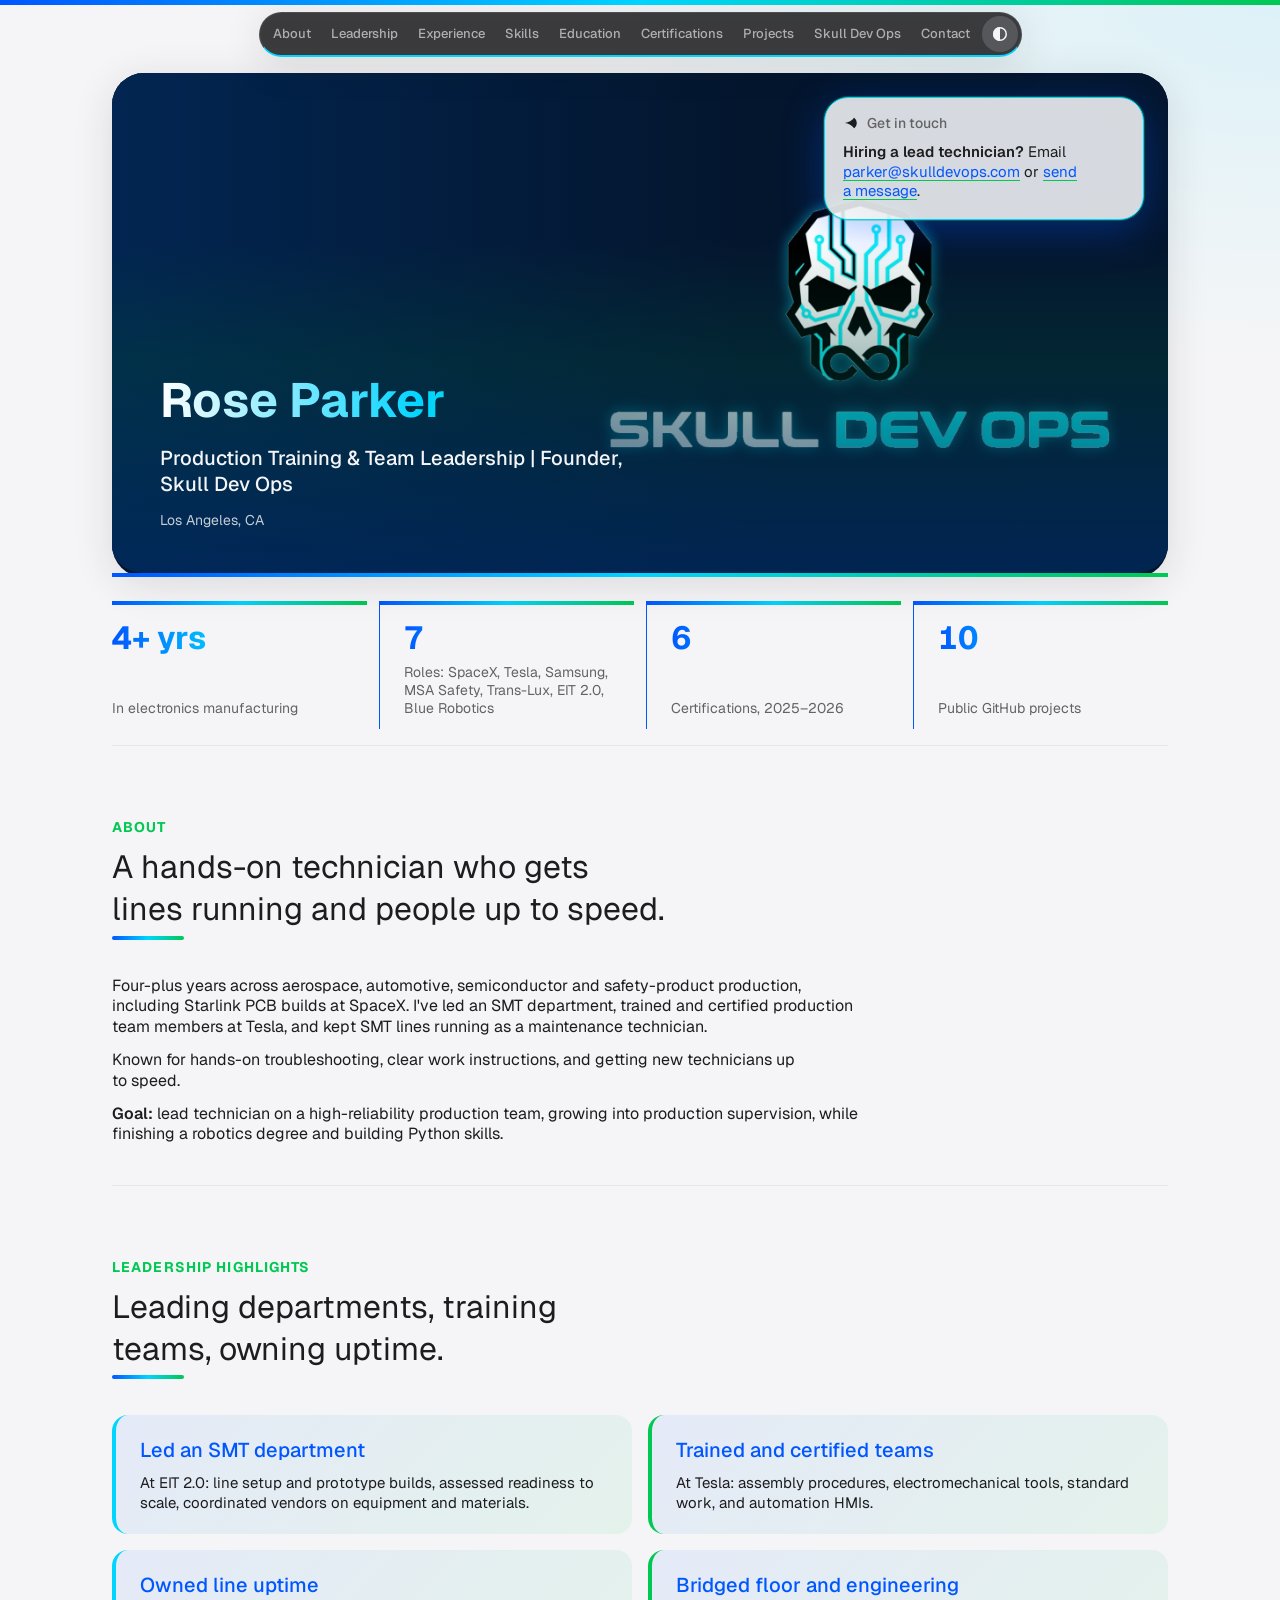
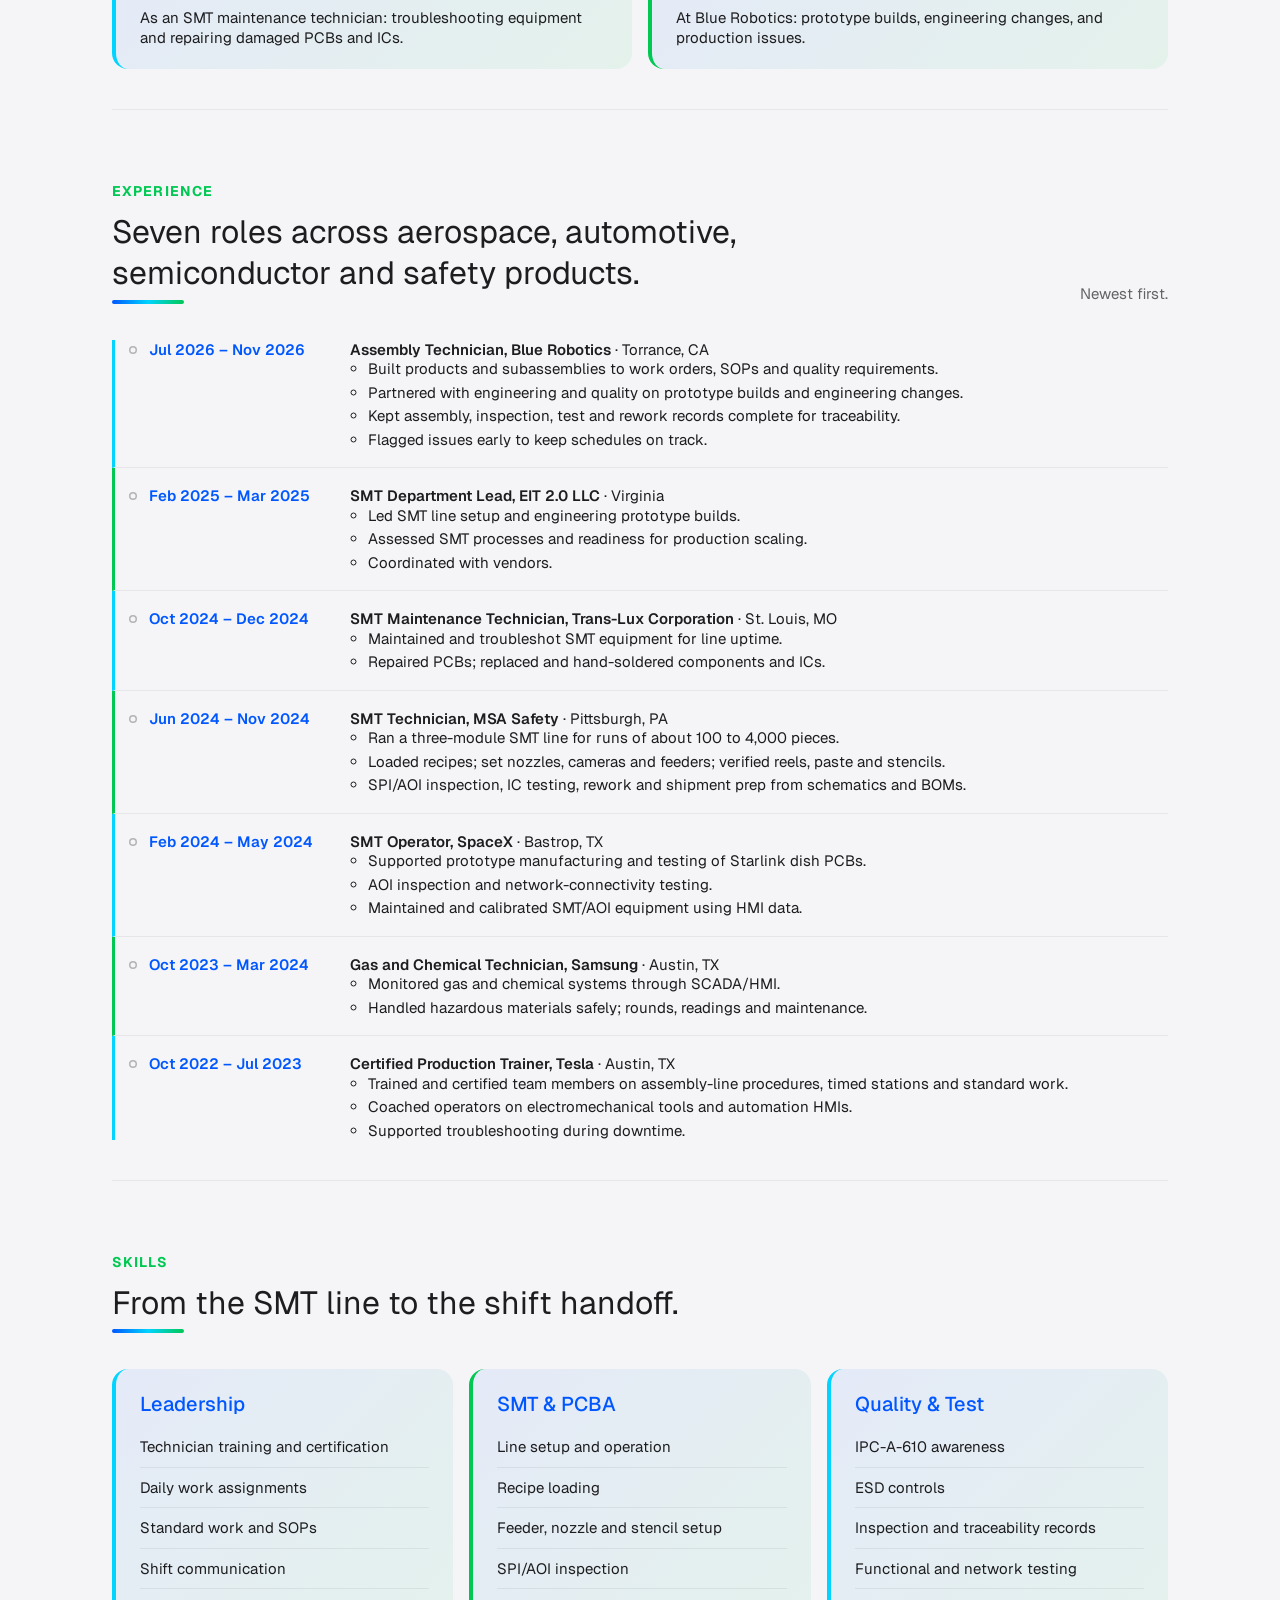
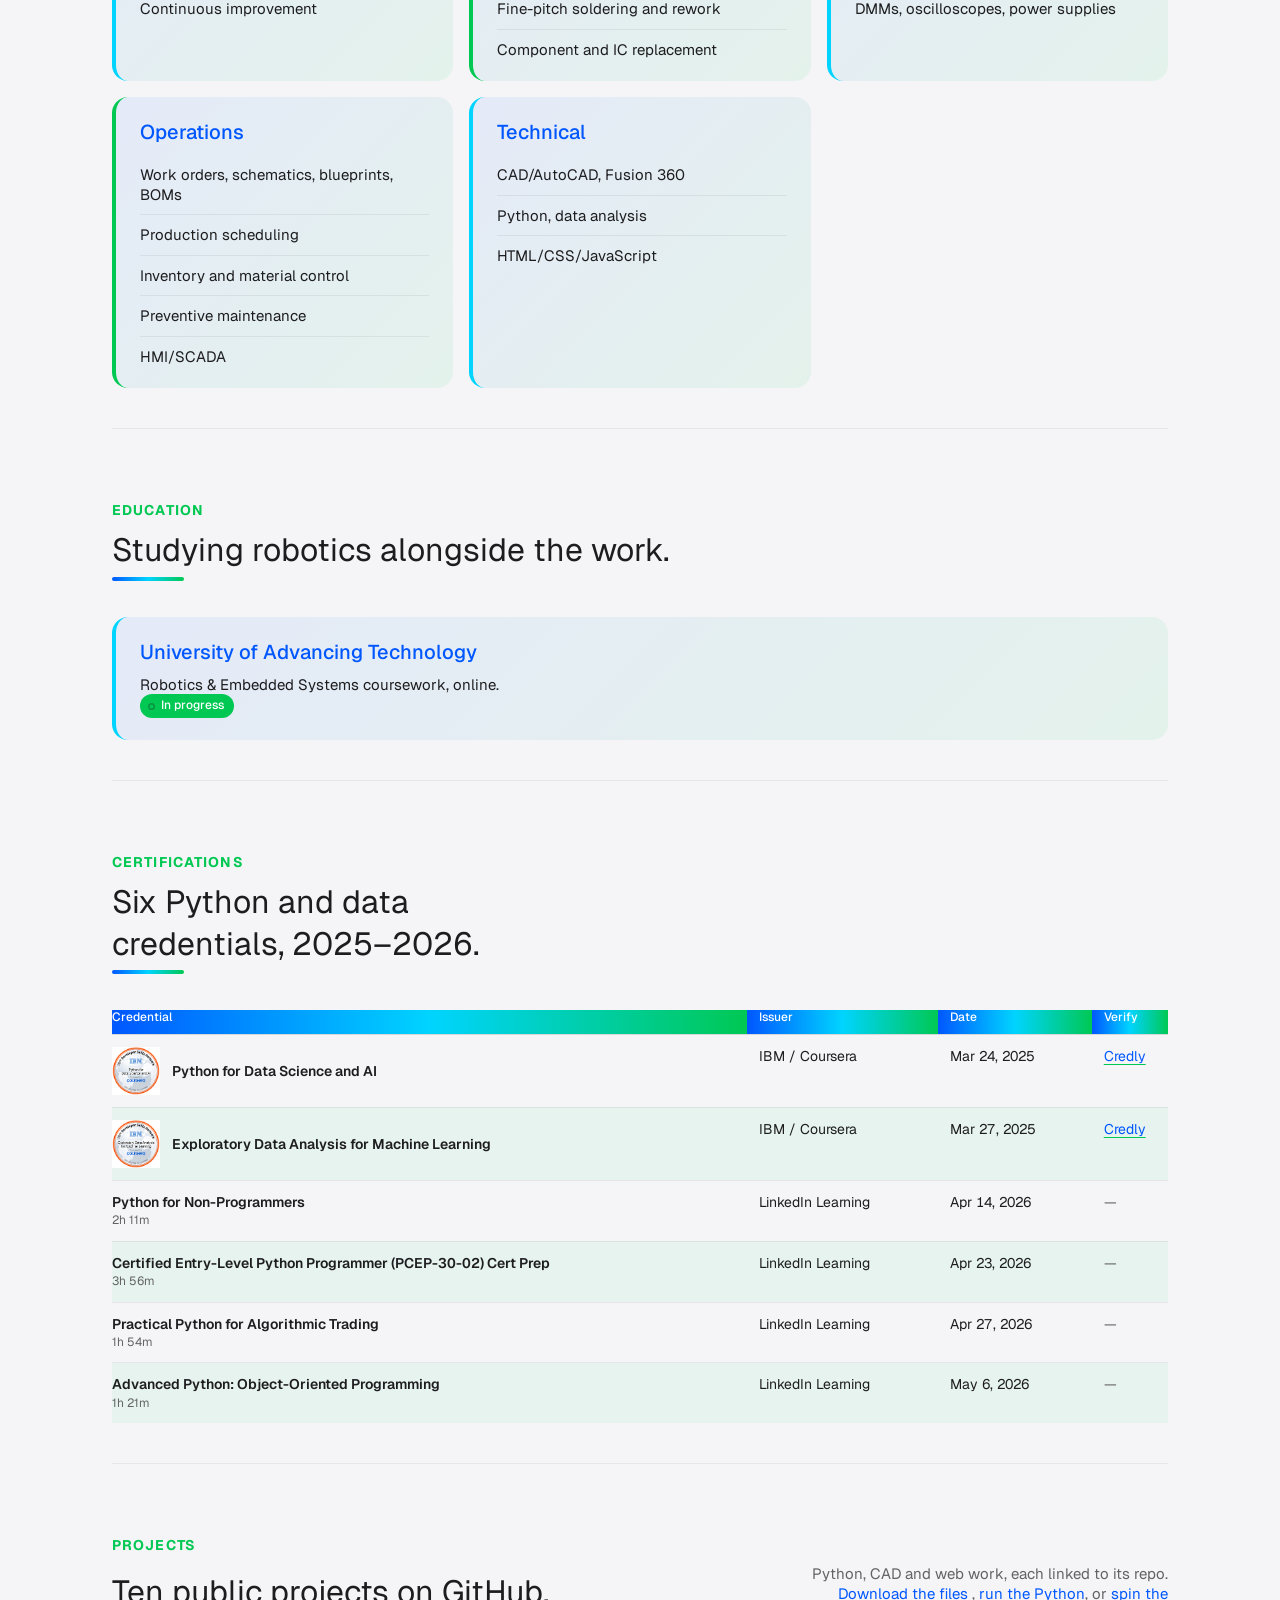
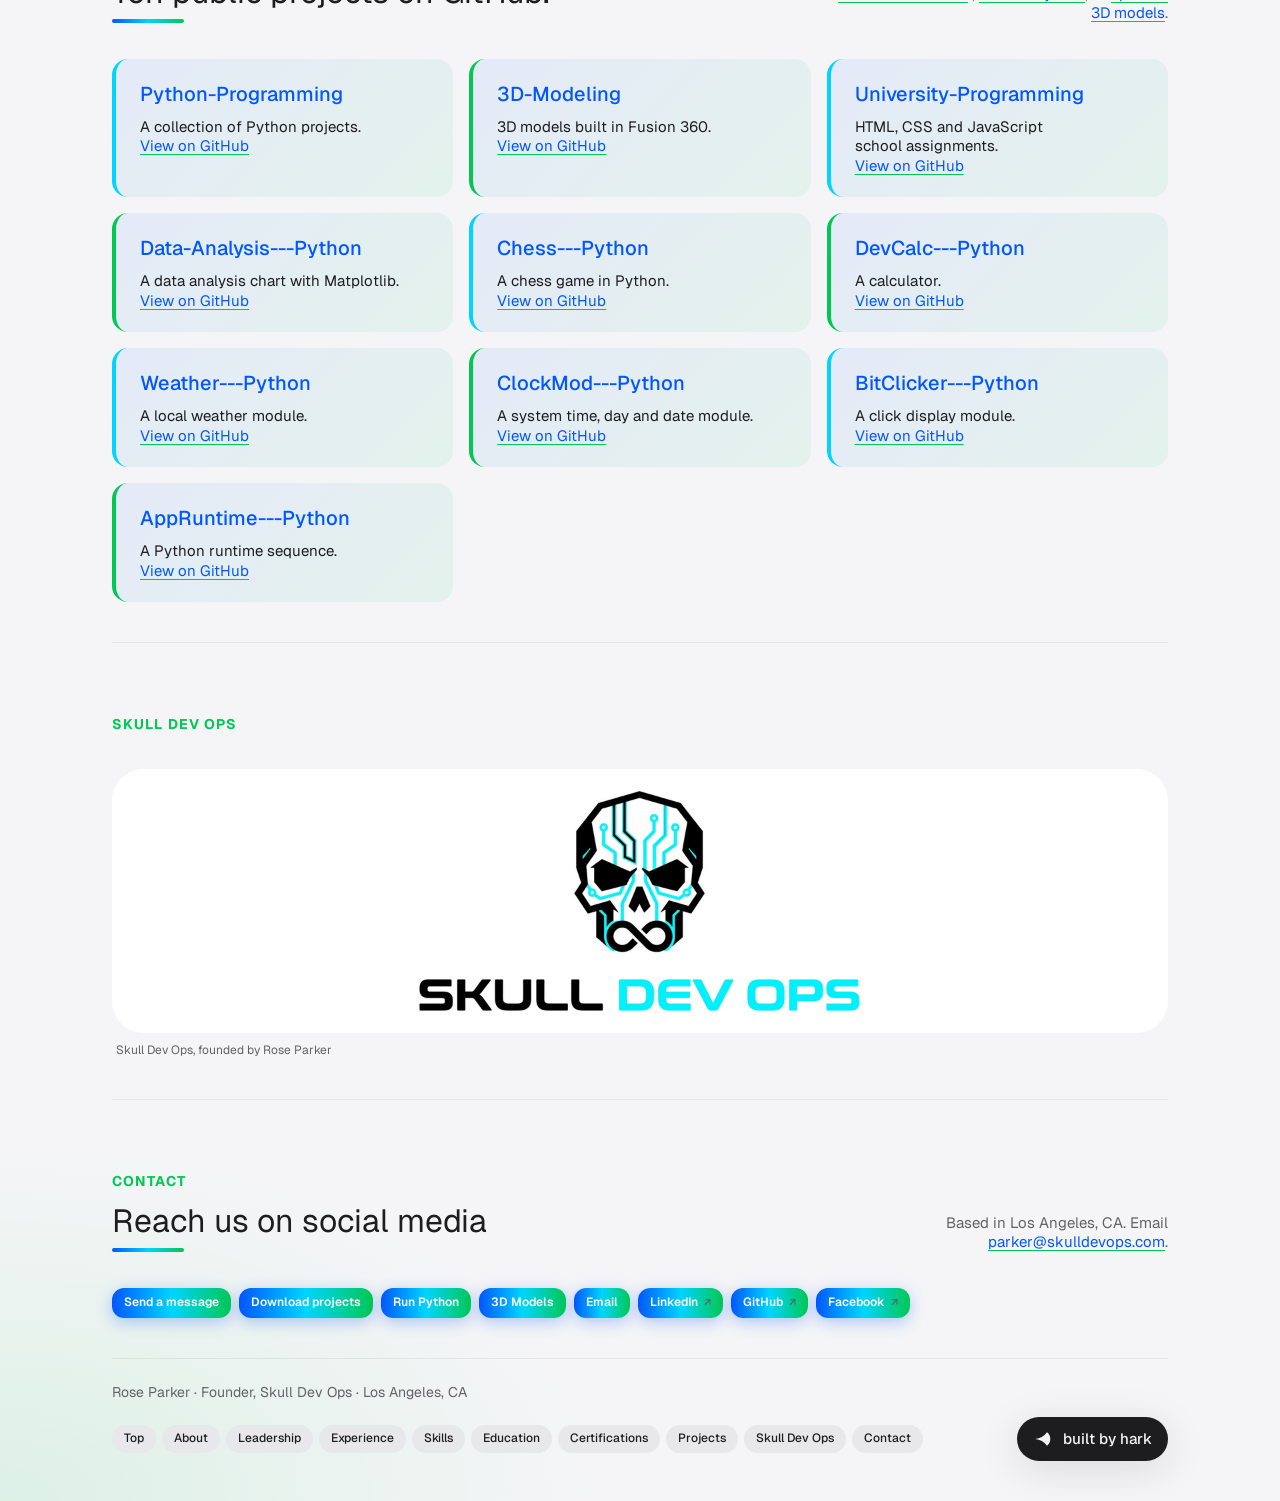
==== commit 4b9ccf37: "Hero: transparent Skull Dev Ops logo on background" ====
--- a/index.html
+++ b/index.html
@@ -27,7 +27,7 @@
       <header class="nav glass" data-auto></header>
       <main class="main">
         <section class="hero">
-          <picture><source media="(max-width: 899px)" srcset="skull-dev-ops-hero-mobile.png" /><img class="hero__img hero__img--logo" src="skull-dev-ops-hero.png" alt="Skull Dev Ops logo" /></picture>
+          <picture><source media="(max-width: 899px)" srcset="skull-dev-ops-hero-mobile-v2.png" /><img class="hero__img hero__img--logo" src="skull-dev-ops-hero-v2.png" alt="Skull Dev Ops logo" /></picture>
           <div class="hero__copy">
             <h1>Rose Parker</h1>
             <p class="hero__sub">Production Training &amp; Team Leadership | Founder, Skull Dev Ops</p>
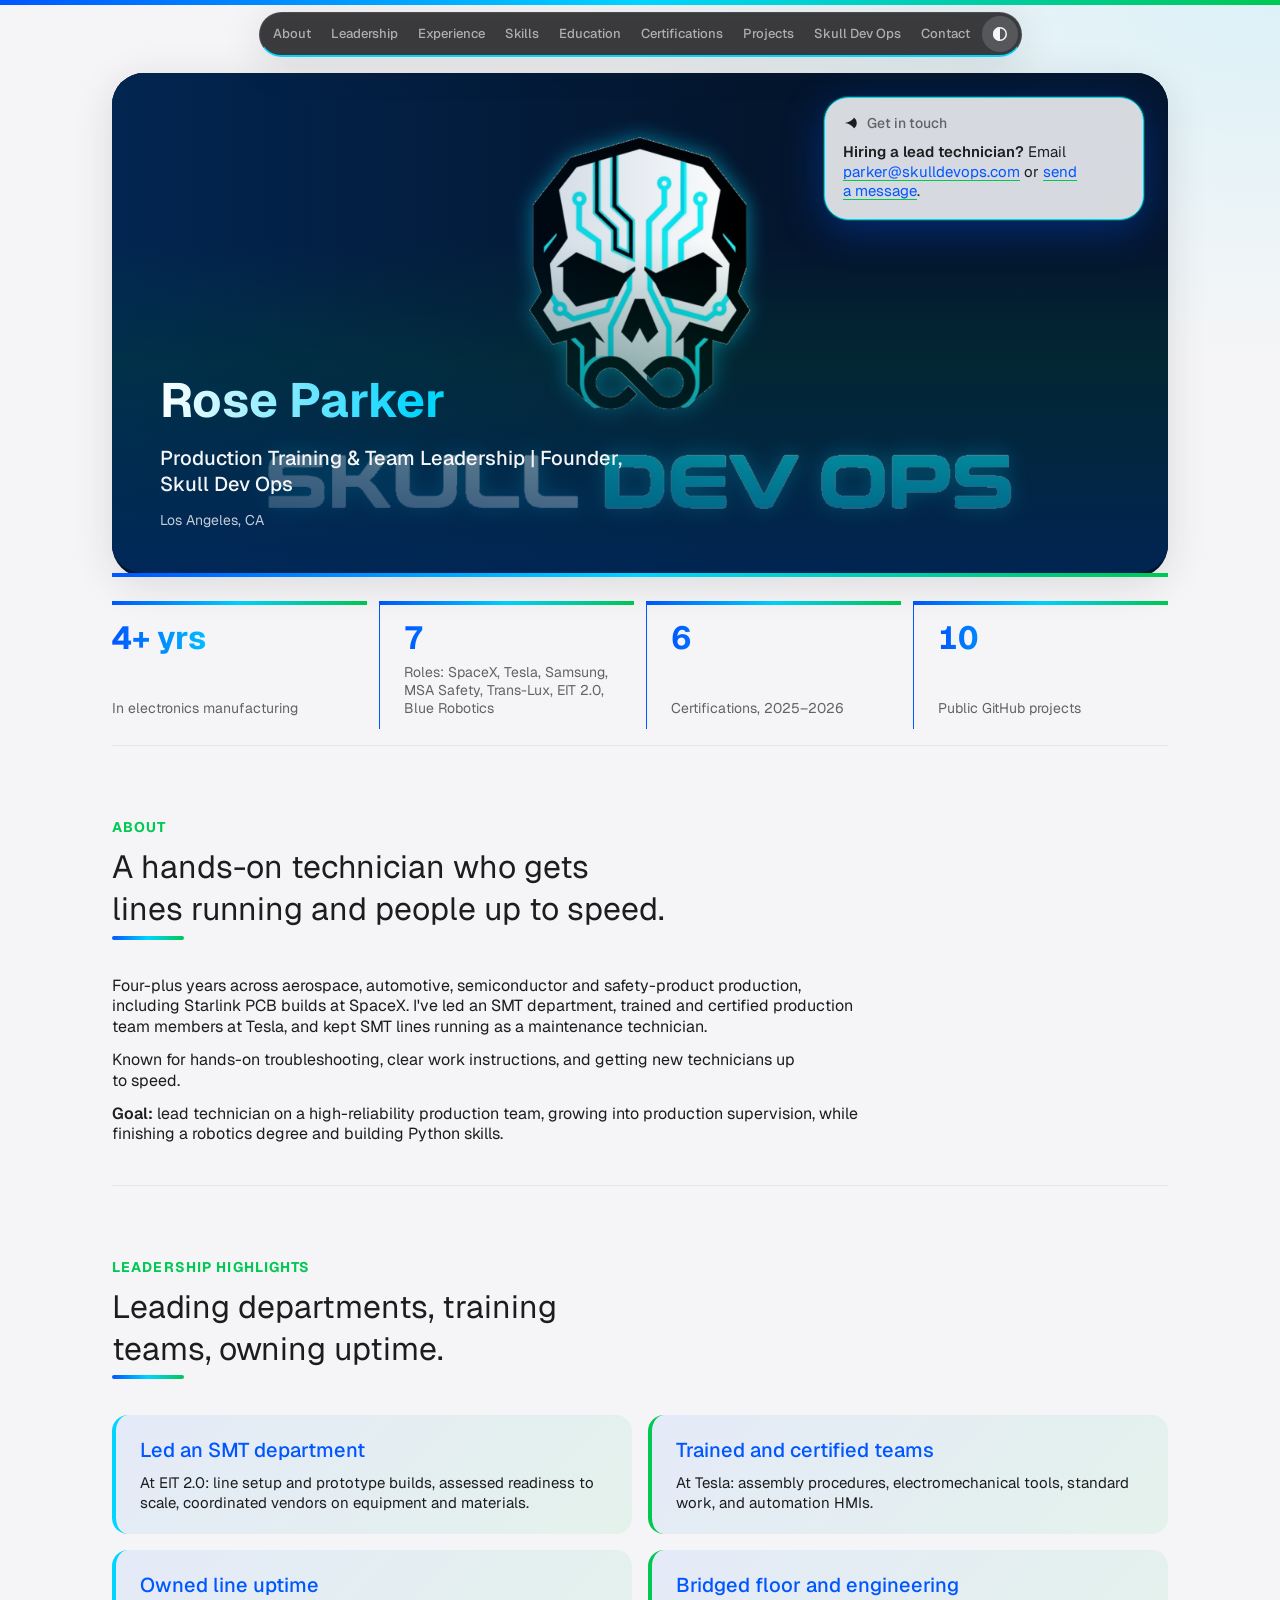
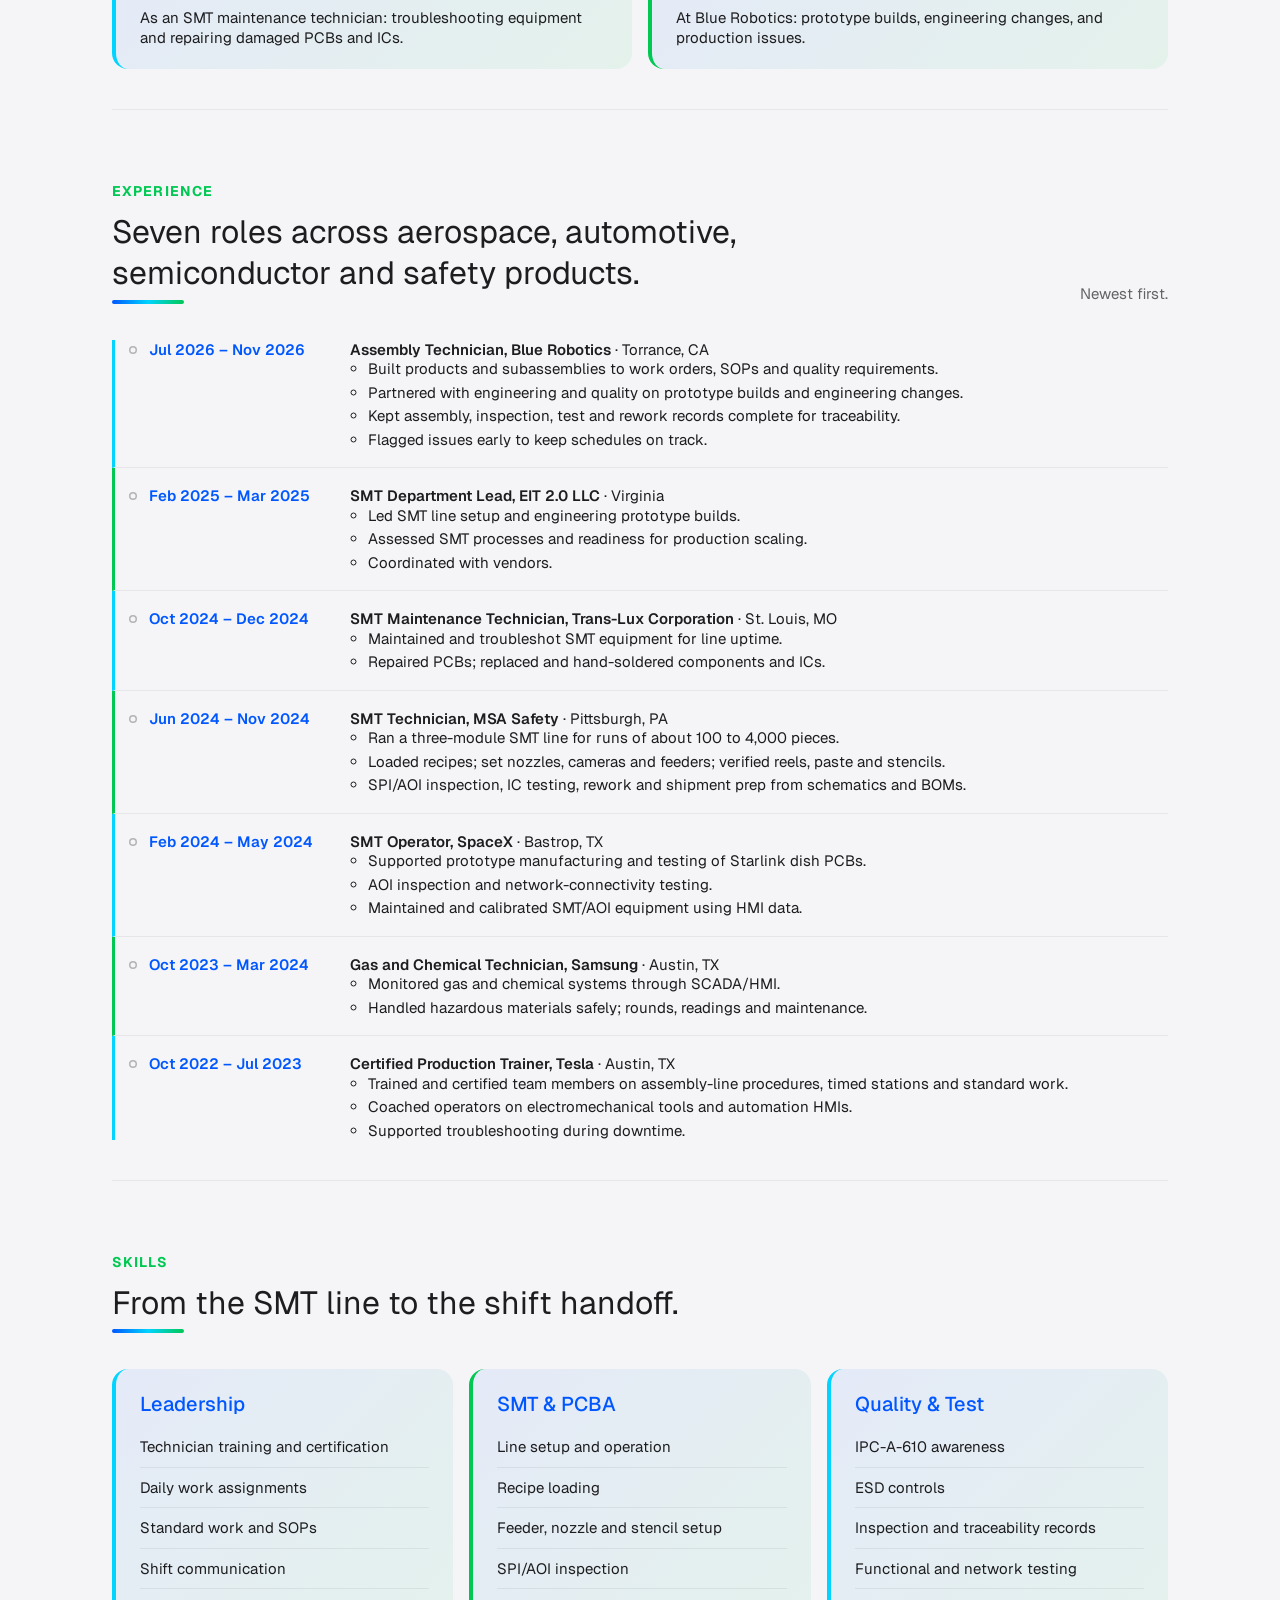
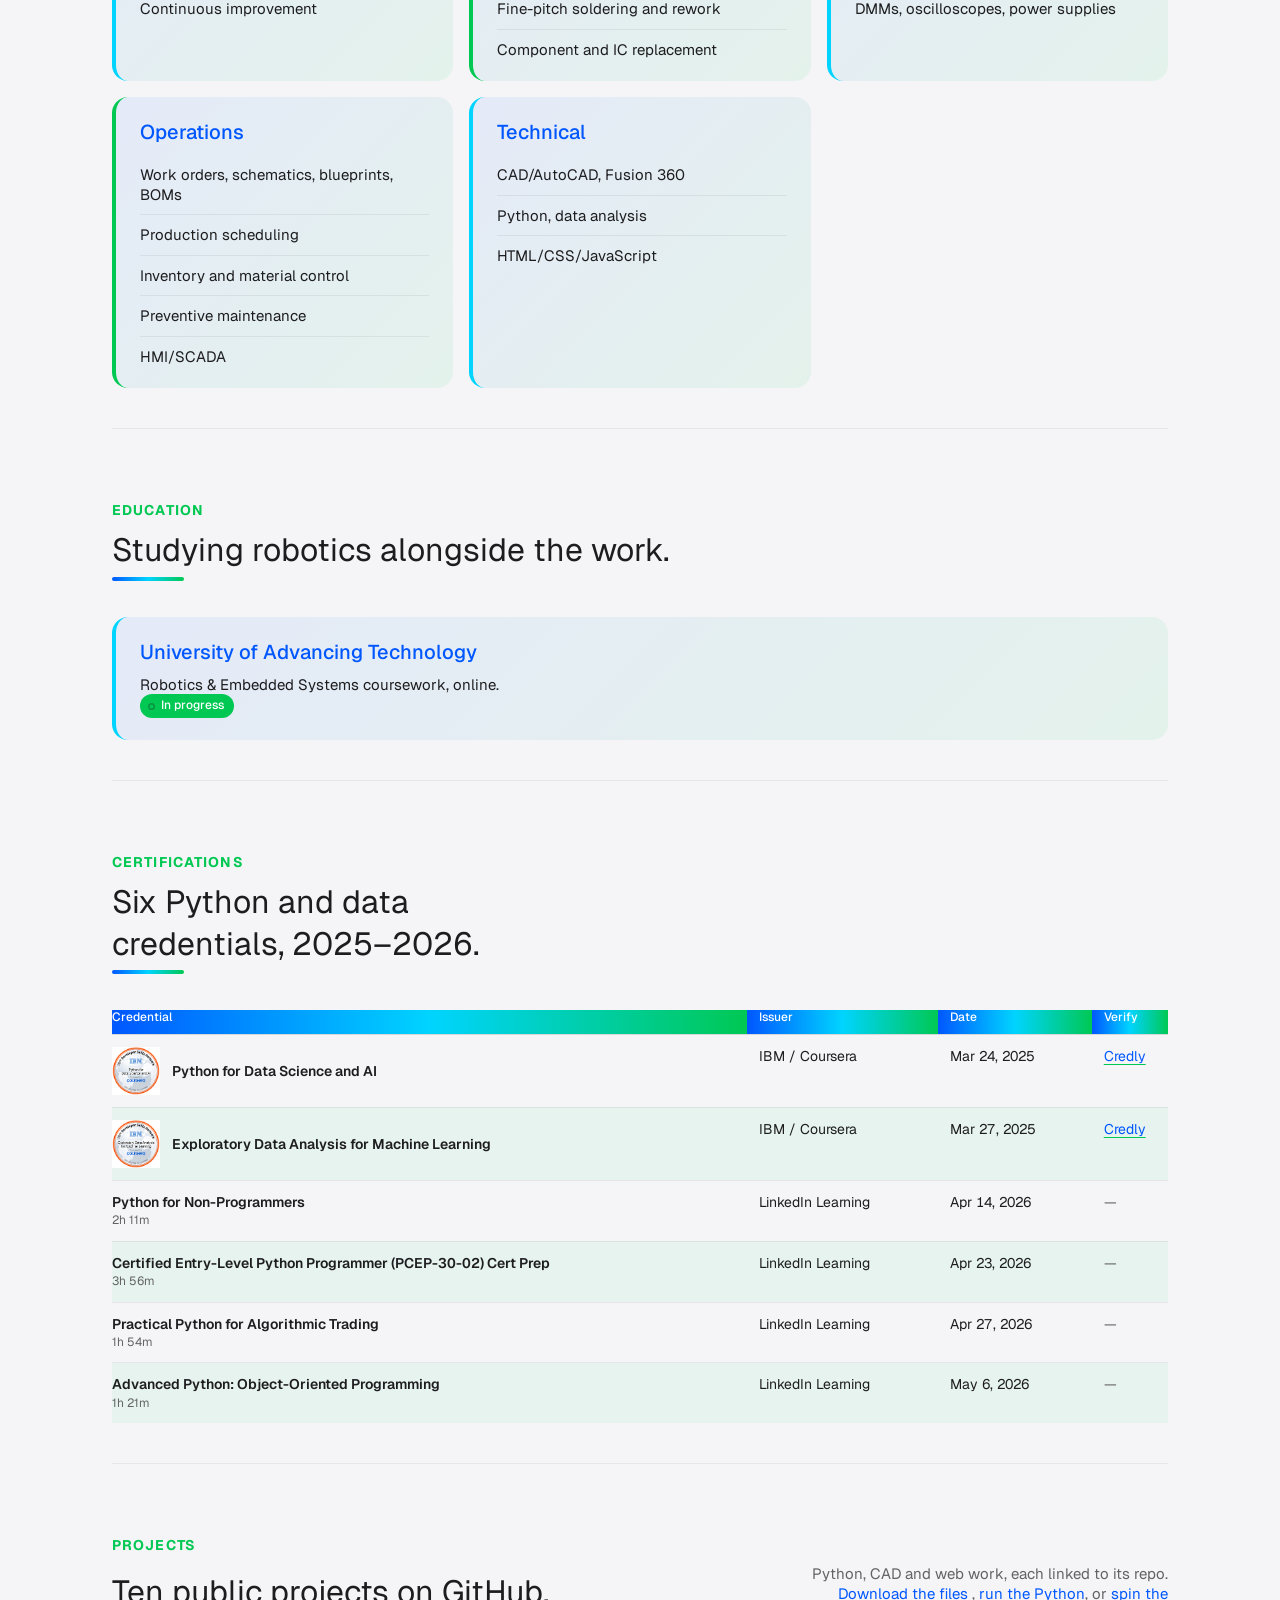
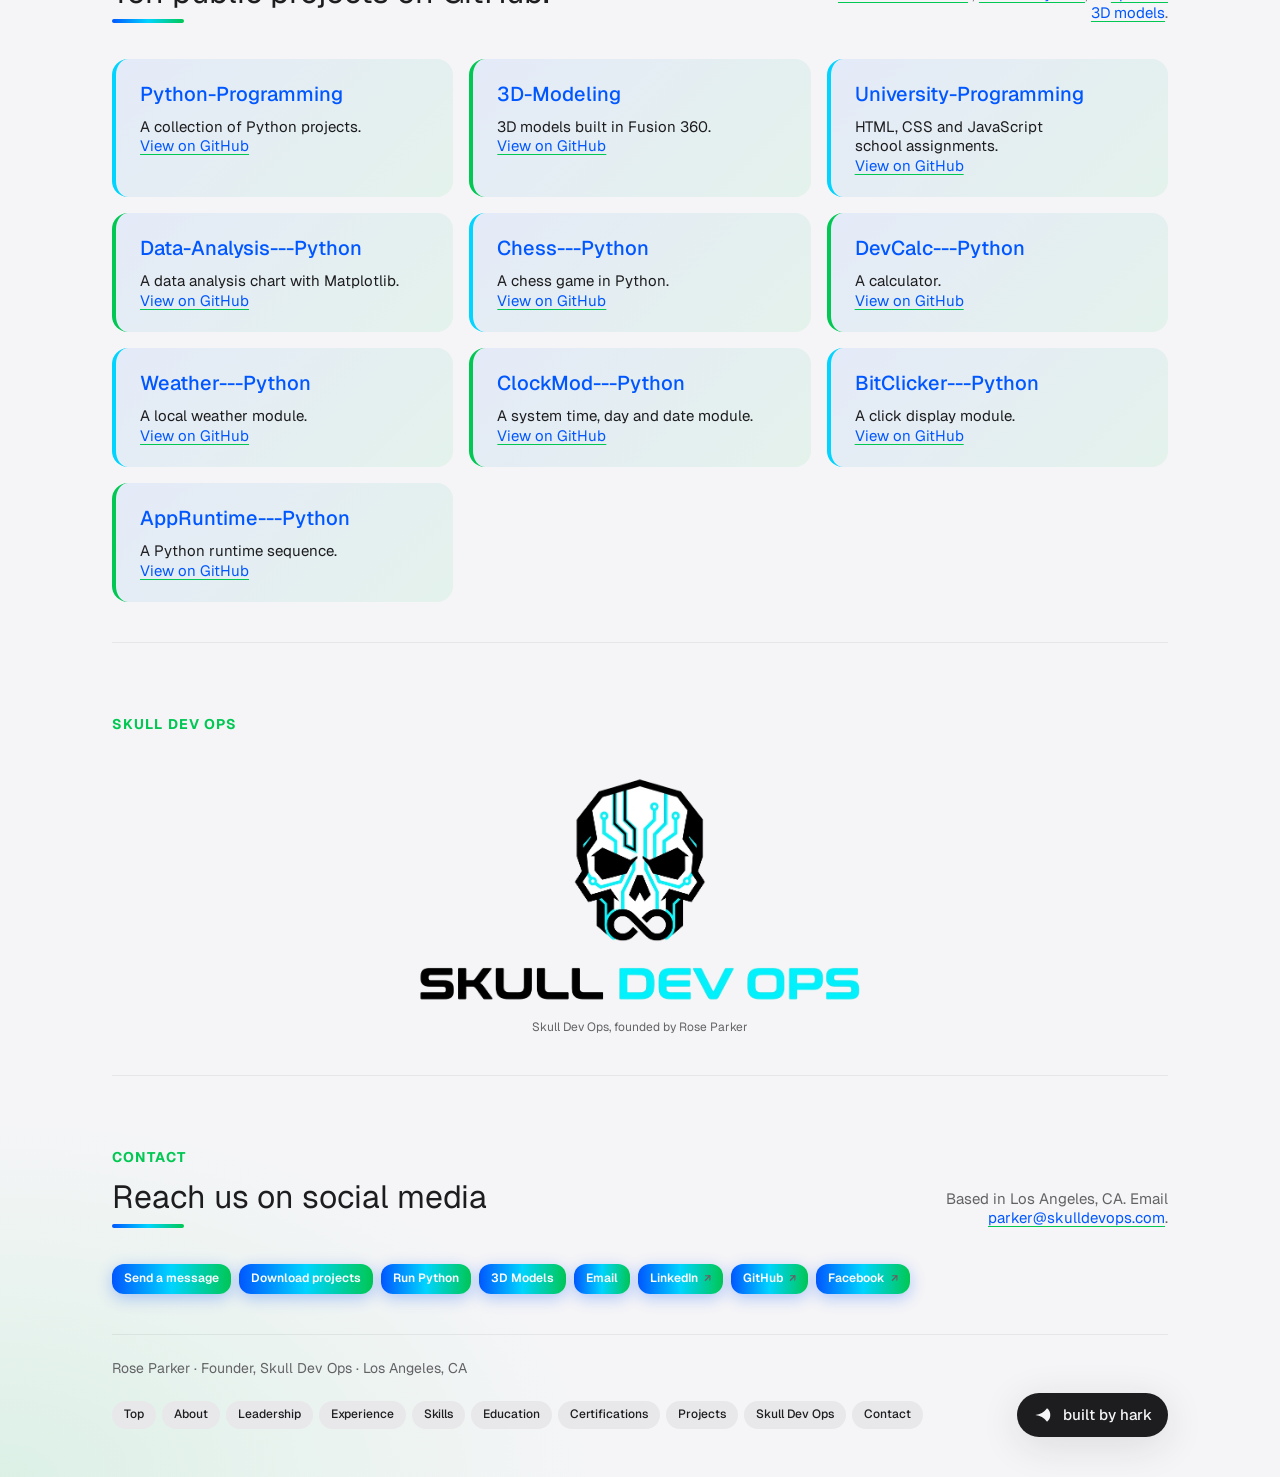
==== commit 92139dbc: "Skull Dev Ops section: transparent centered logo" ====
--- a/index.html
+++ b/index.html
@@ -324,8 +324,8 @@
           <div class="head">
             <p class="head__eyebrow">Skull Dev Ops</p>
           </div>
-          <figure class="band">
-            <img src="skull-dev-ops-linkedin-banner.png" alt="Skull Dev Ops brand banner" />
+          <figure class="band band--logo">
+            <picture><source media="(prefers-color-scheme: dark)" srcset="skull-dev-ops-logo-dark.png" /><img src="skull-dev-ops-logo-light.png" alt="Skull Dev Ops logo" /></picture>
             <figcaption>Skull Dev Ops, founded by Rose Parker</figcaption>
           </figure>
         </section>
--- a/theme.css
+++ b/theme.css
@@ -63,3 +63,9 @@
 }
 /* Sub-page nav scrolls away with the page so it never covers content */
 .nav:has(.back-nav){ position:relative!important; top:auto!important; margin-top:12px; }
+
+/* Skull Dev Ops section: transparent centered logo (2026-11-18) */
+.band--logo{ text-align:center; background:transparent!important; }
+.band--logo picture{ display:block; }
+.band--logo img{ width:min(460px,85%)!important; height:auto!important; margin:0 auto; display:block; background:transparent!important; border:0!important; box-shadow:none!important; border-radius:0!important; }
+.band--logo figcaption{ text-align:center; }
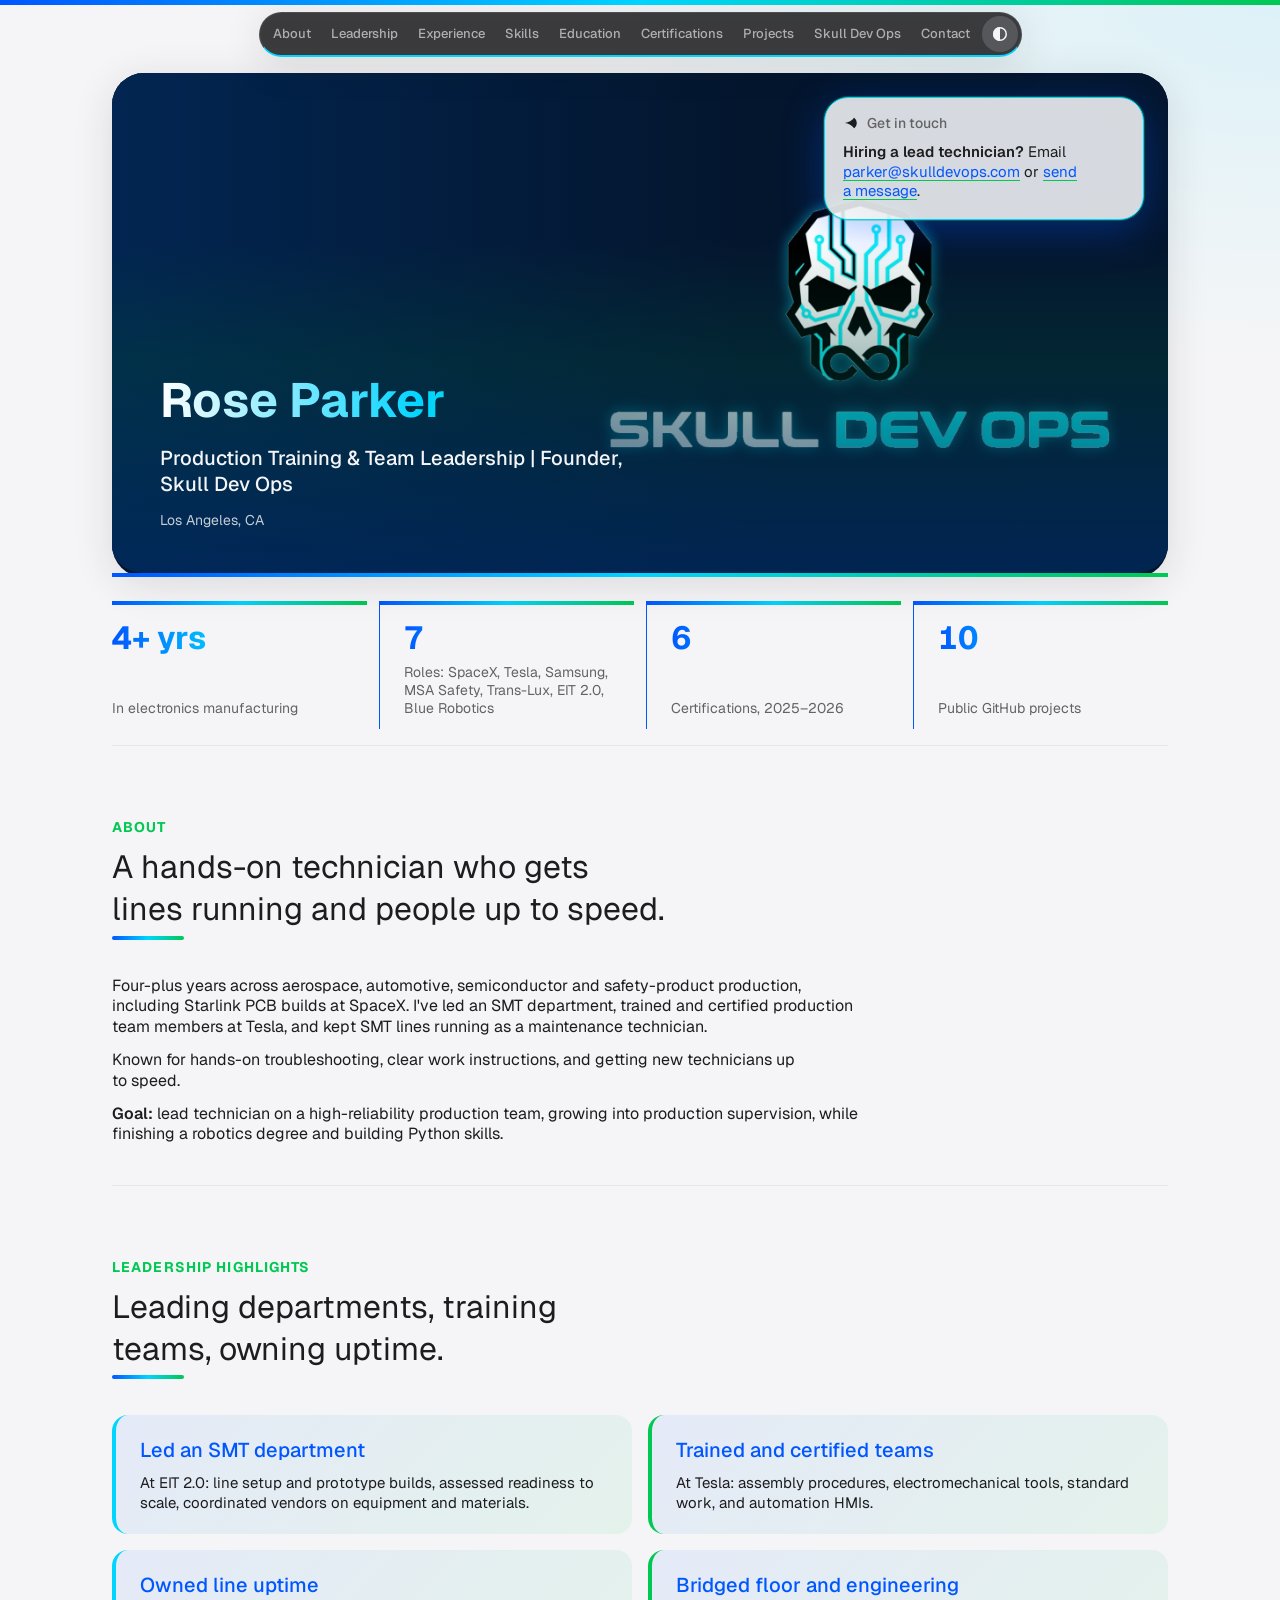
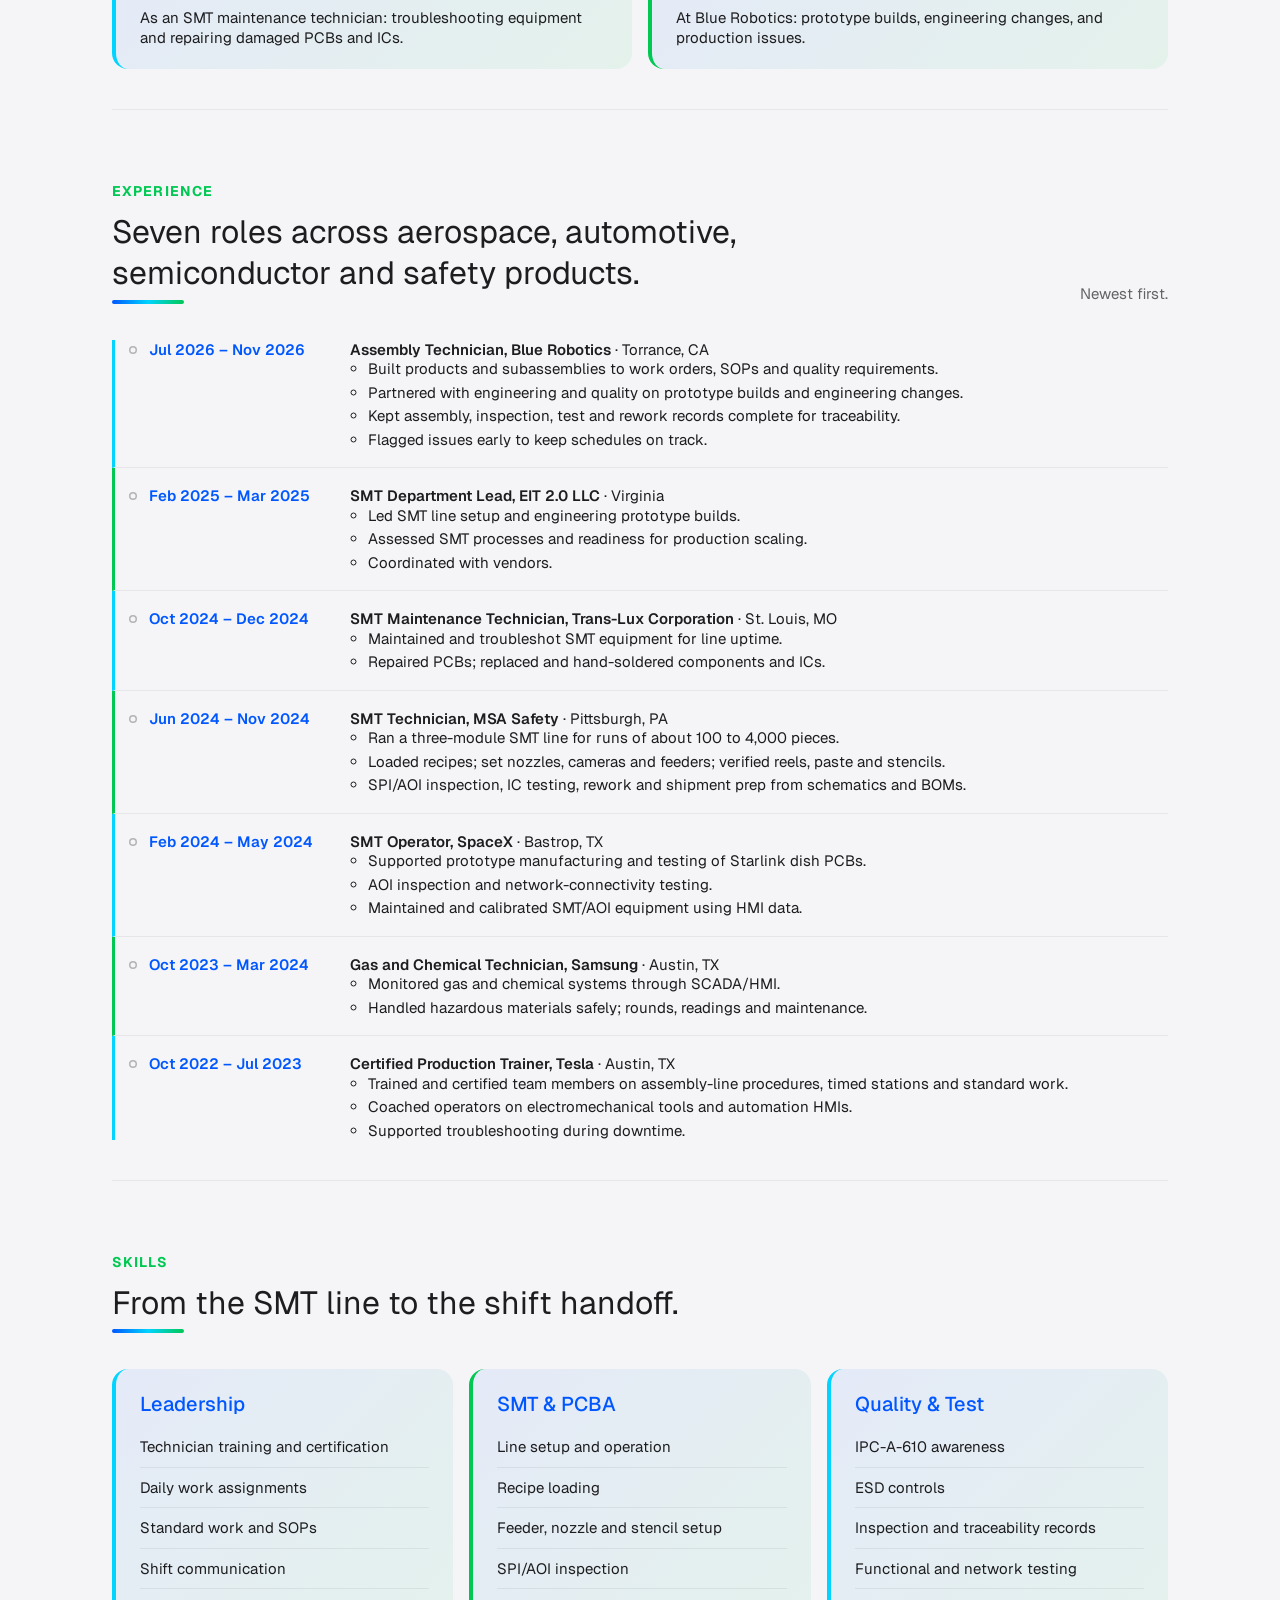
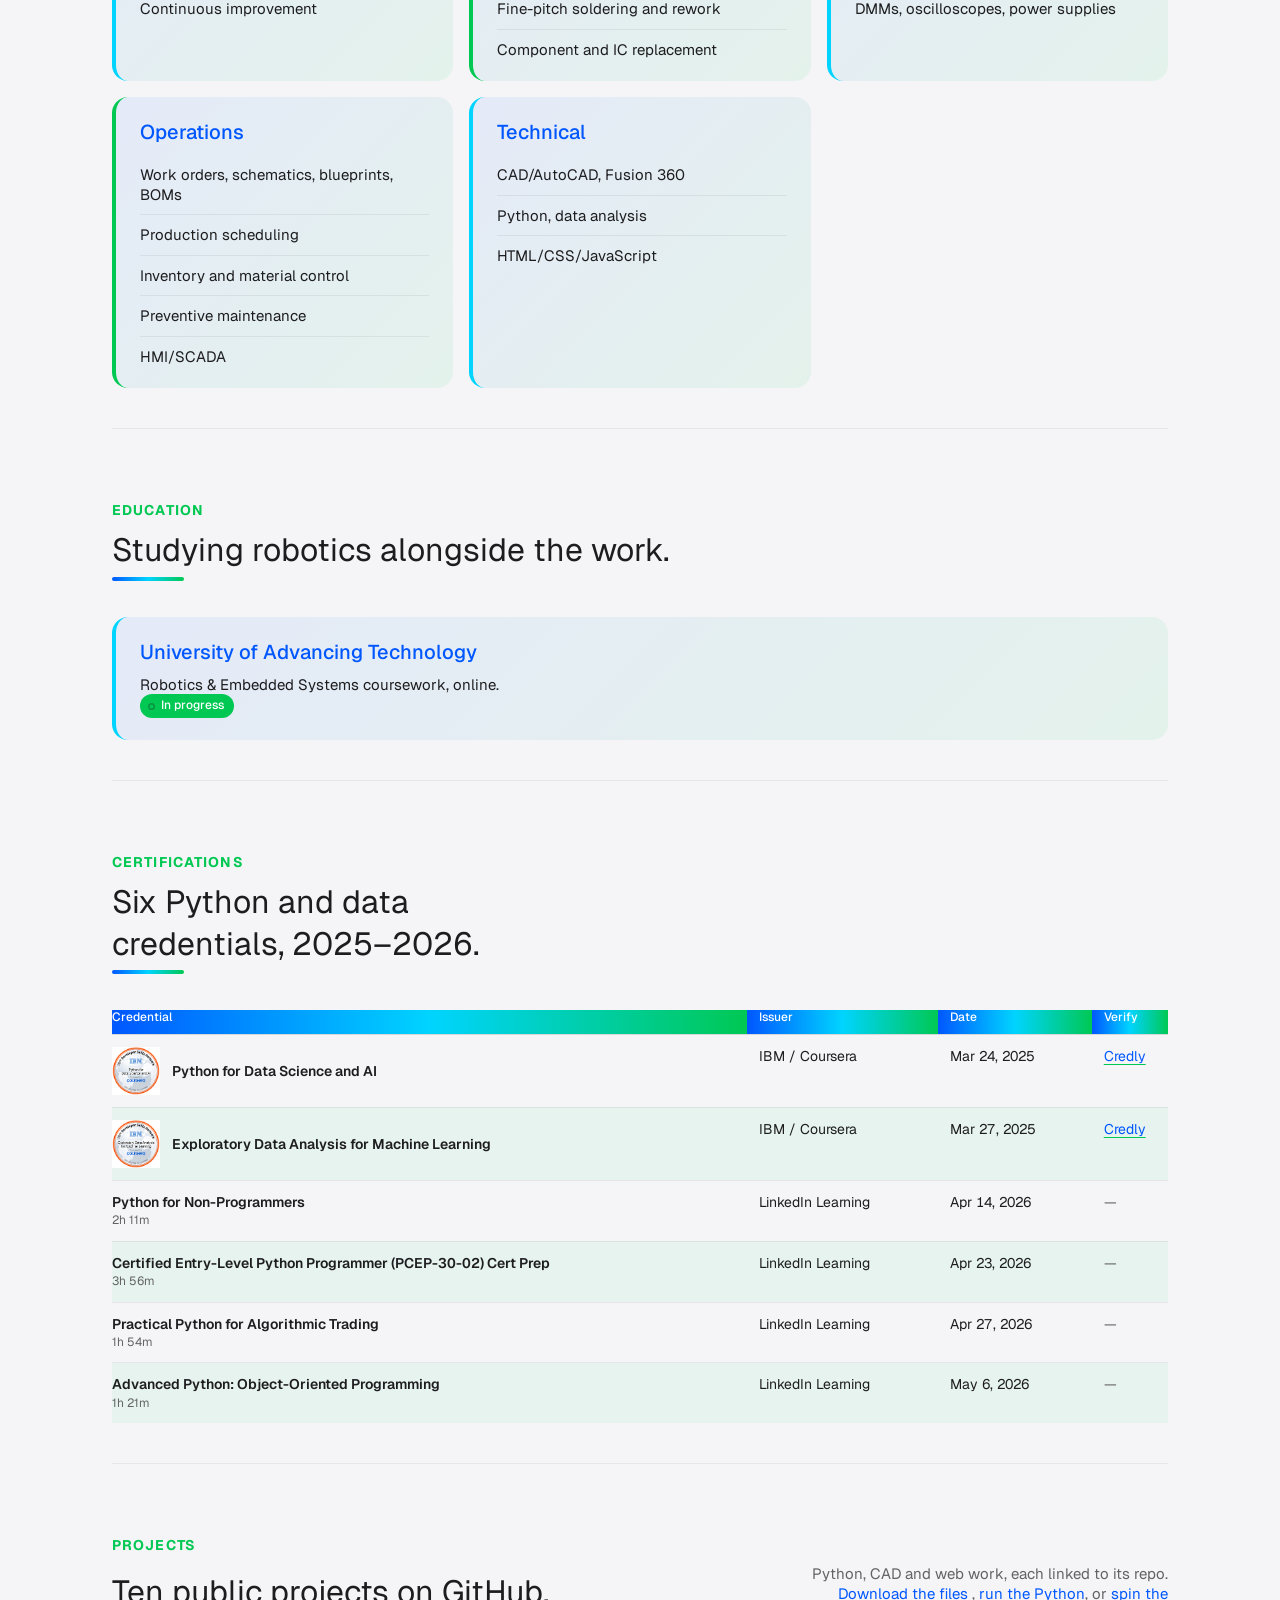
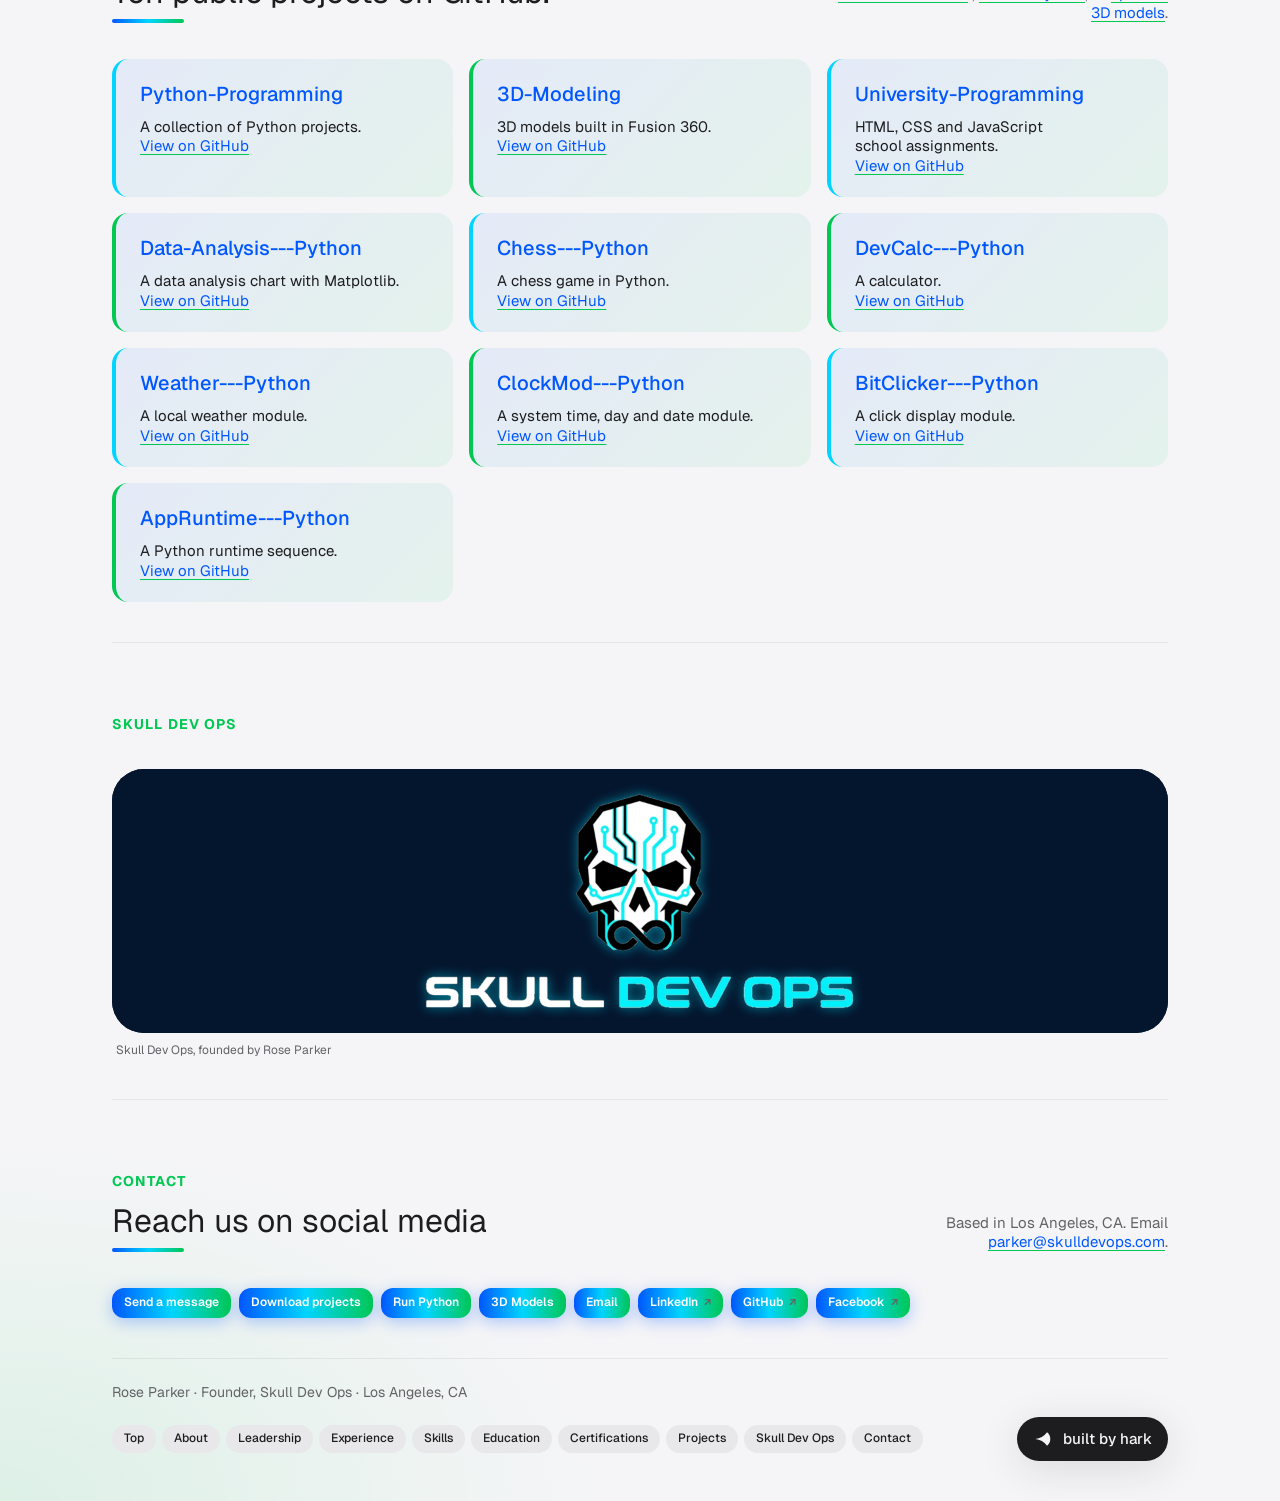
==== commit 4445651f: "Skull Dev Ops section: full-width navy banner with glowing logo, matching hero" ====
--- a/index.html
+++ b/index.html
@@ -12,7 +12,7 @@
     />
     <link rel="stylesheet" href="hark.css" />
     <link rel="stylesheet" href="hark-hero.css" />
-    <link rel="stylesheet" href="theme.css?v=3" />
+    <link rel="stylesheet" href="theme.css?v=5" />
     <style>
       .x-cred { display: flex; align-items: center; gap: 12px; }
       .x-cred img { width: 48px; height: 48px; object-fit: contain; flex: none; }
@@ -324,8 +324,8 @@
           <div class="head">
             <p class="head__eyebrow">Skull Dev Ops</p>
           </div>
-          <figure class="band band--logo">
-            <picture><source media="(prefers-color-scheme: dark)" srcset="skull-dev-ops-logo-dark.png" /><img src="skull-dev-ops-logo-light.png" alt="Skull Dev Ops logo" /></picture>
+          <figure class="band band--navy">
+            <img src="skull-dev-ops-band-navy.png" alt="Skull Dev Ops logo" />
             <figcaption>Skull Dev Ops, founded by Rose Parker</figcaption>
           </figure>
         </section>
--- a/theme.css
+++ b/theme.css
@@ -69,3 +69,4 @@
 .band--logo picture{ display:block; }
 .band--logo img{ width:min(460px,85%)!important; height:auto!important; margin:0 auto; display:block; background:transparent!important; border:0!important; box-shadow:none!important; border-radius:0!important; }
 .band--logo figcaption{ text-align:center; }
+.band--navy img{ background:#04162e!important; border-radius:var(--r-xl)!important; }
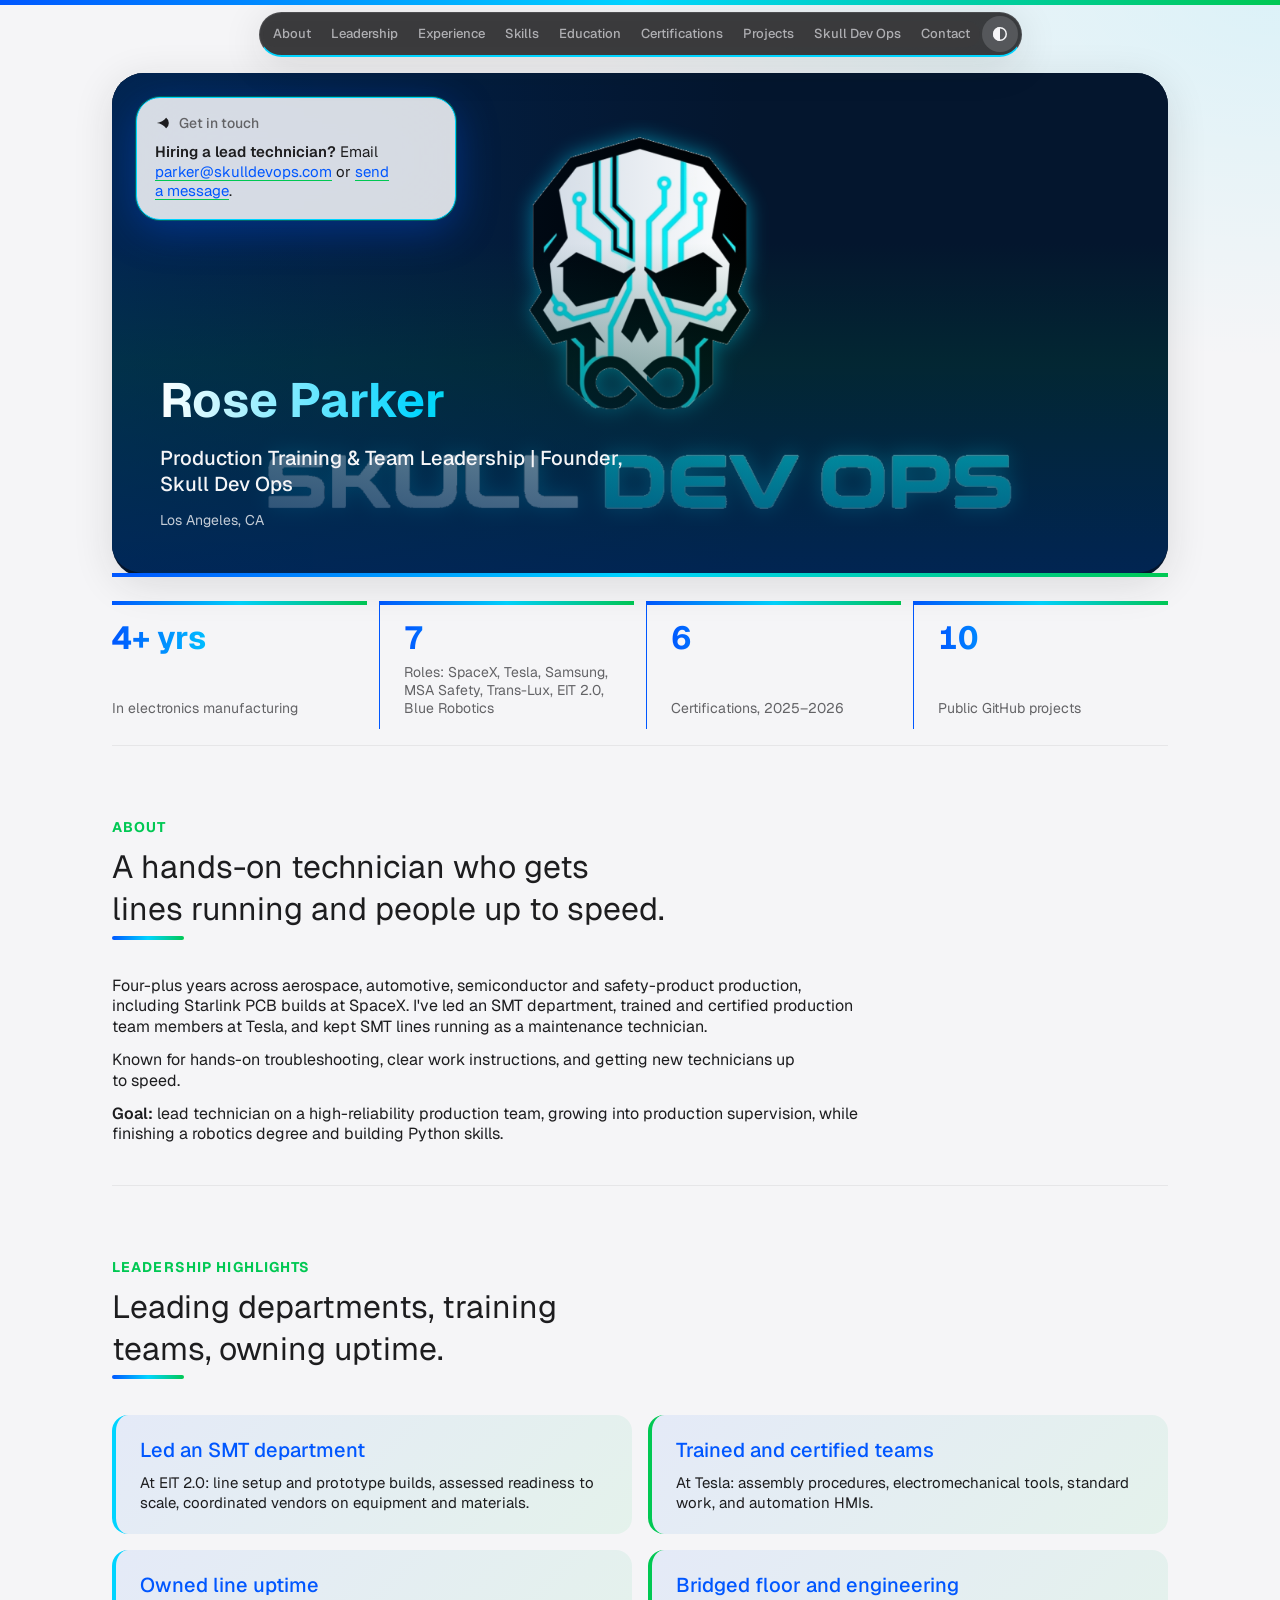
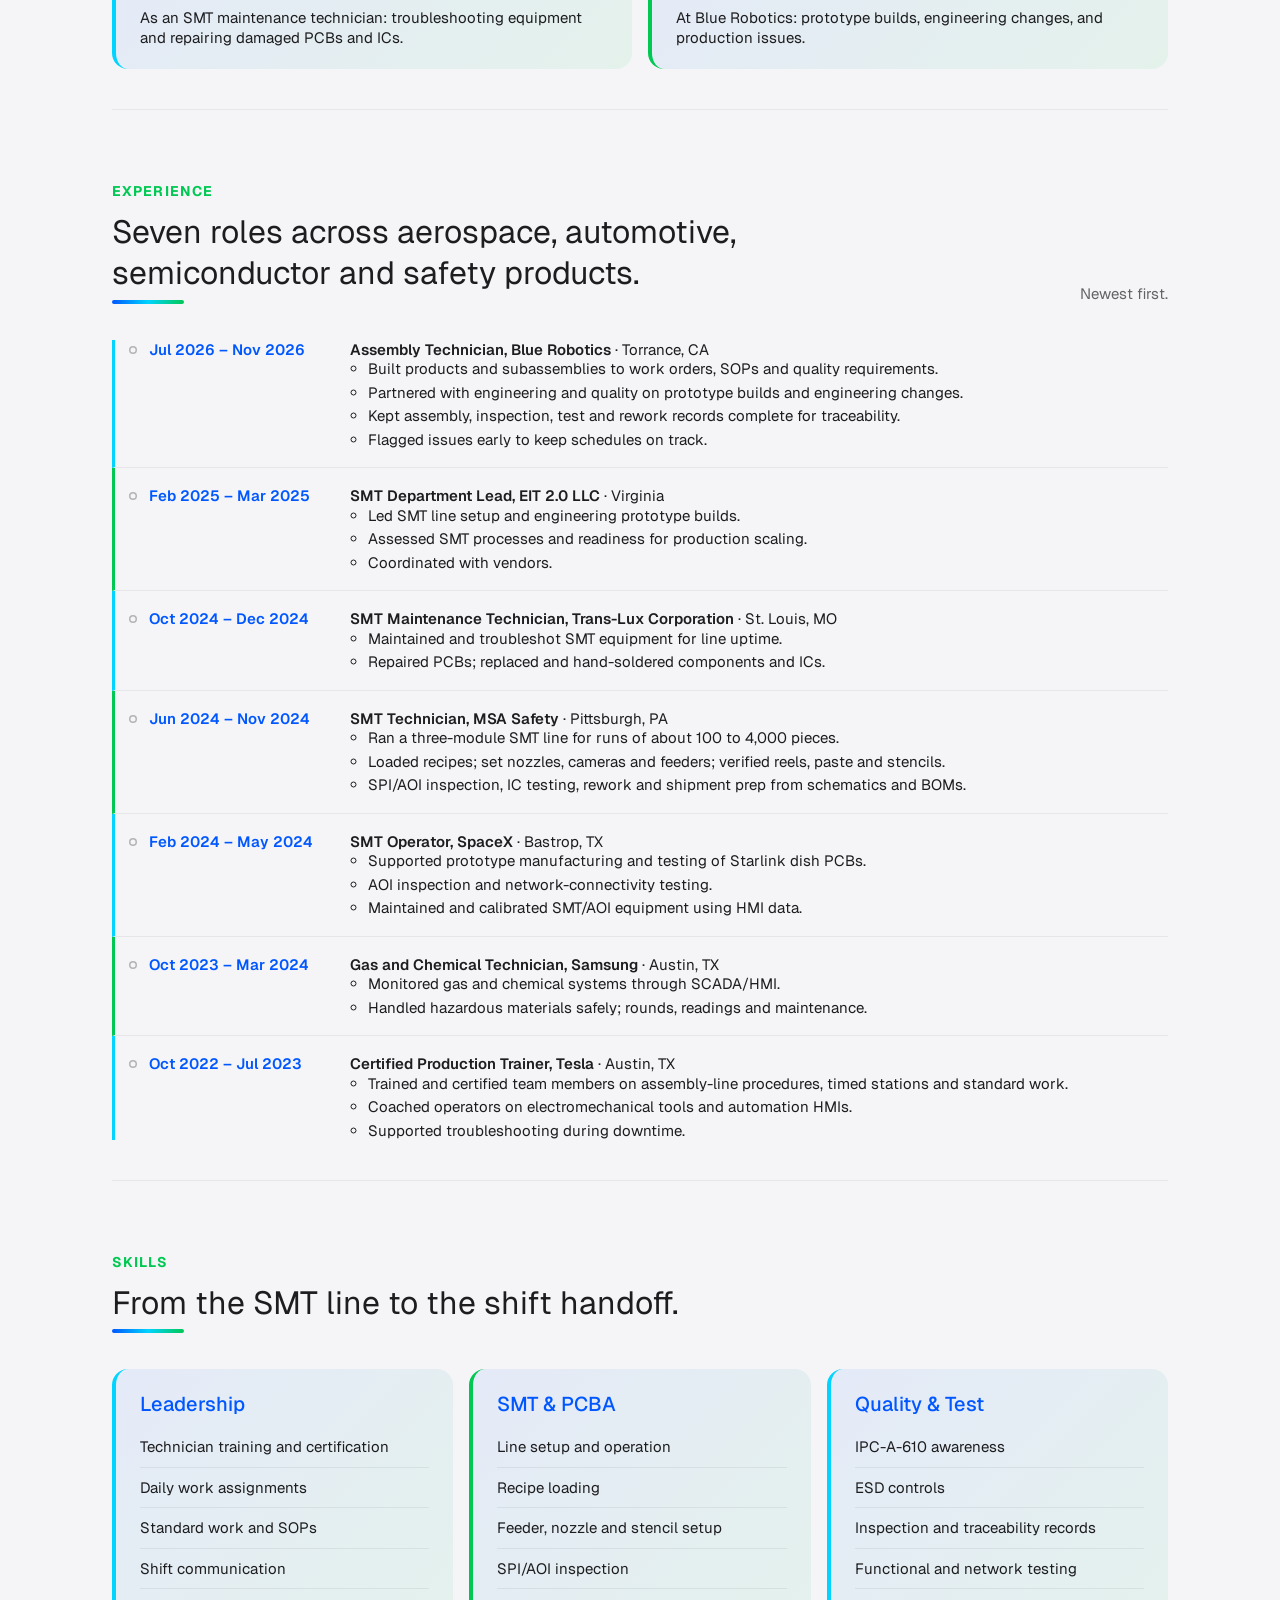
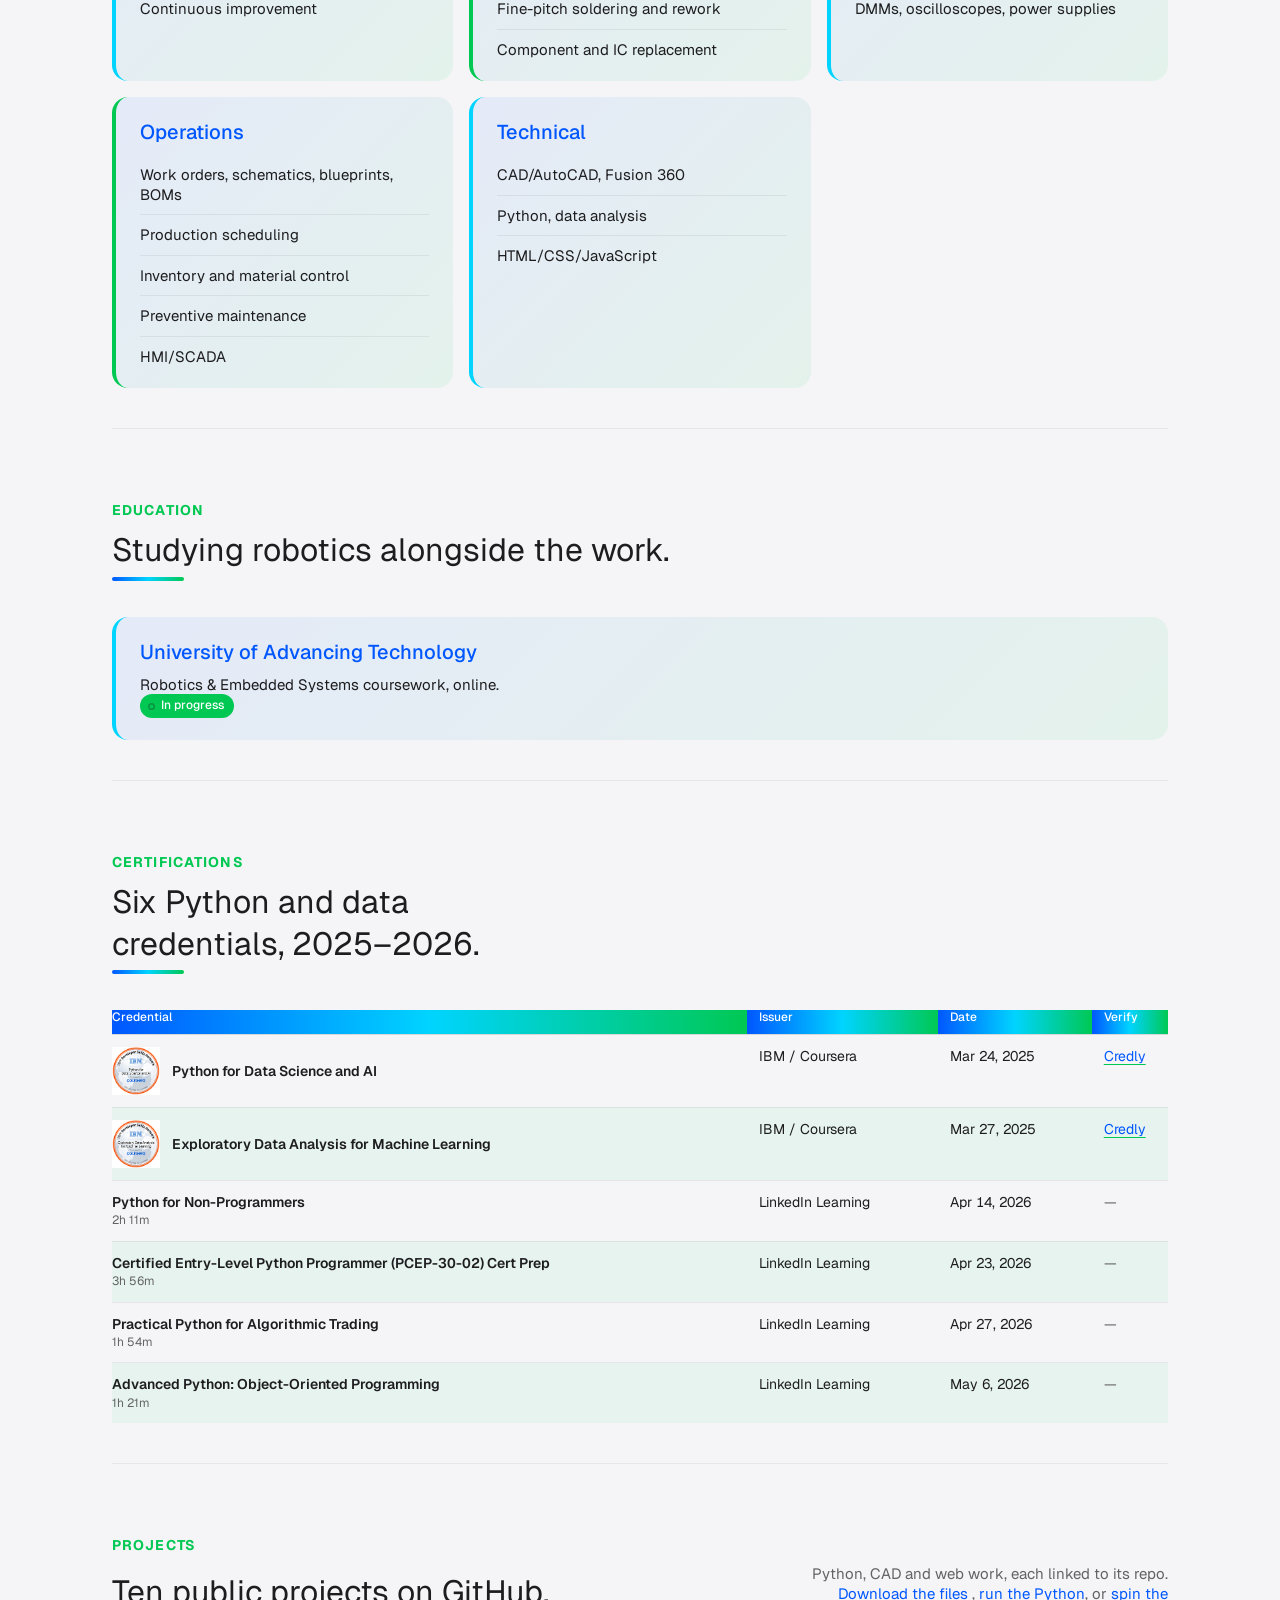
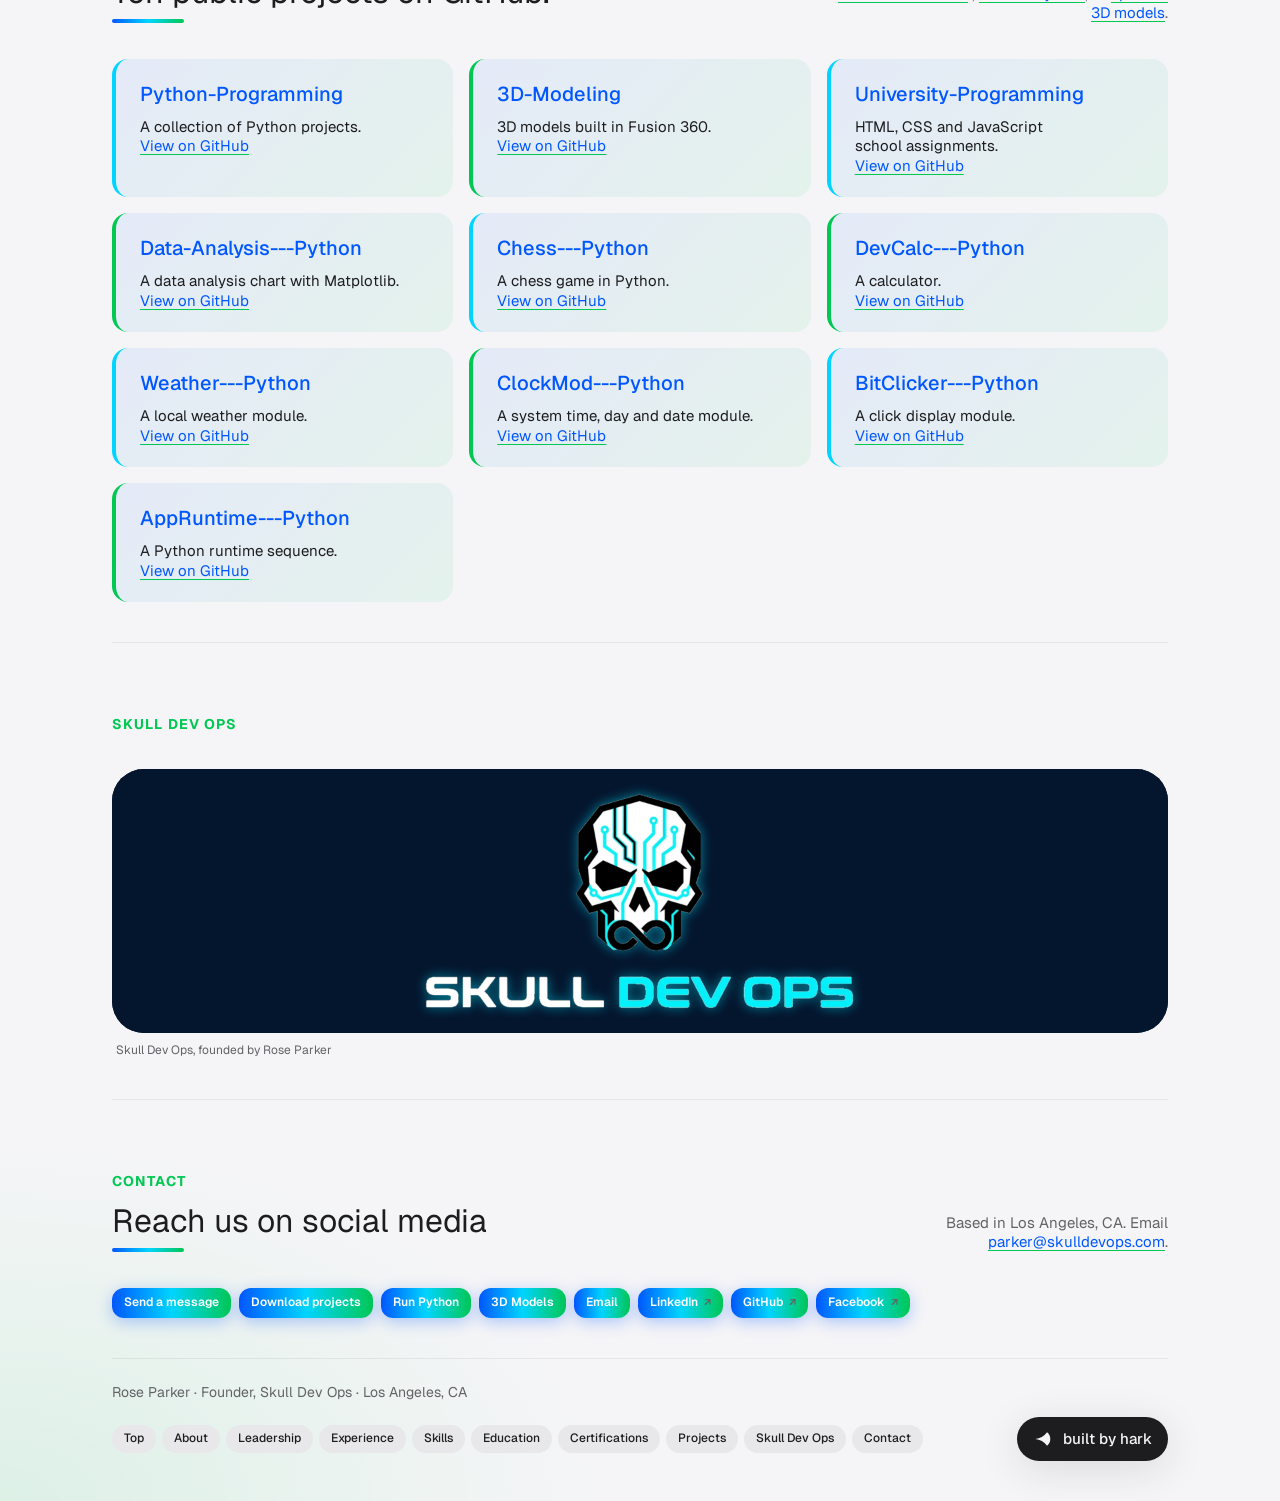
==== commit 233e5abd: "Hero: move Get in touch card to top-left" ====
--- a/index.html
+++ b/index.html
@@ -12,7 +12,7 @@
     />
     <link rel="stylesheet" href="hark.css" />
     <link rel="stylesheet" href="hark-hero.css" />
-    <link rel="stylesheet" href="theme.css?v=5" />
+    <link rel="stylesheet" href="theme.css?v=6" />
     <style>
       .x-cred { display: flex; align-items: center; gap: 12px; }
       .x-cred img { width: 48px; height: 48px; object-fit: contain; flex: none; }
--- a/theme.css
+++ b/theme.css
@@ -70,3 +70,6 @@
 .band--logo img{ width:min(460px,85%)!important; height:auto!important; margin:0 auto; display:block; background:transparent!important; border:0!important; box-shadow:none!important; border-radius:0!important; }
 .band--logo figcaption{ text-align:center; }
 .band--navy img{ background:#04162e!important; border-radius:var(--r-xl)!important; }
+
+/* Get in touch card on the top-left of the hero (2026-11-18) */
+@media (min-width: 900px){ .hero > .callout{ right:auto!important; left:clamp(16px, 2.4vw, 24px)!important; } }
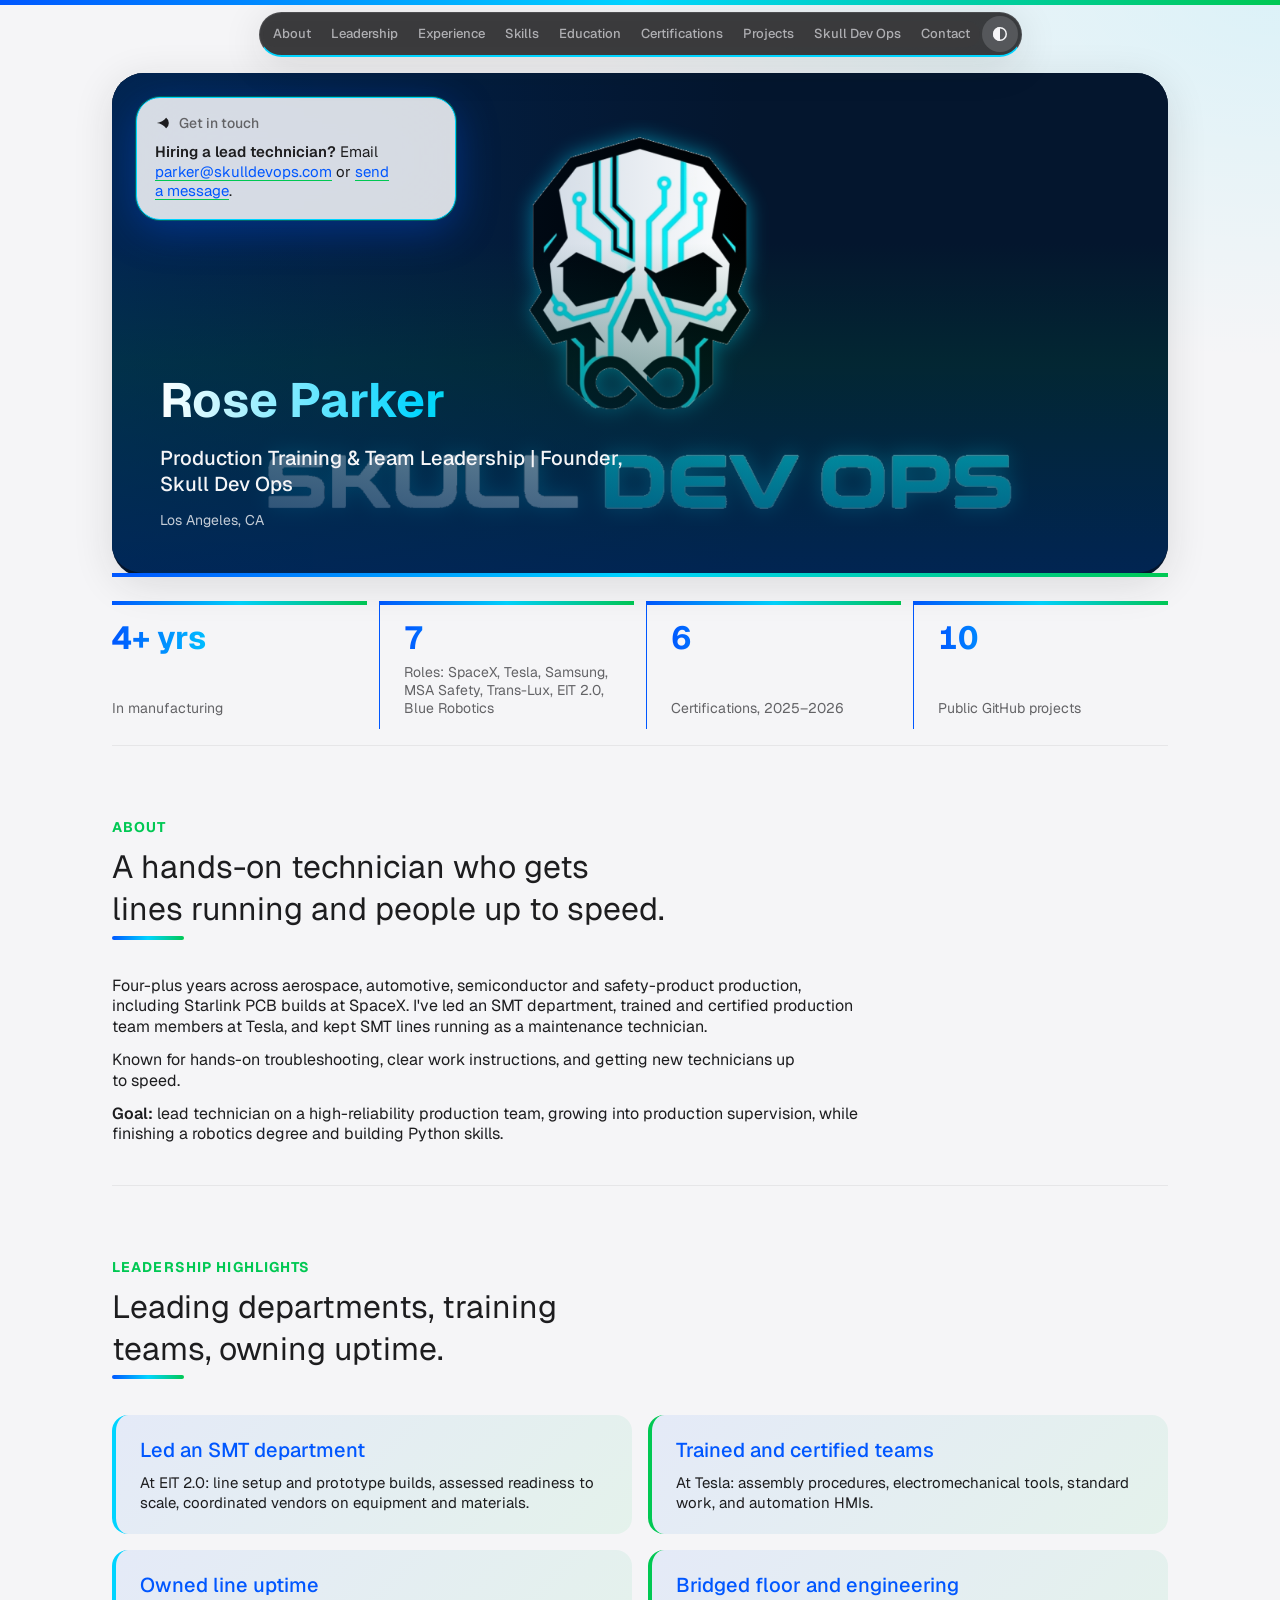
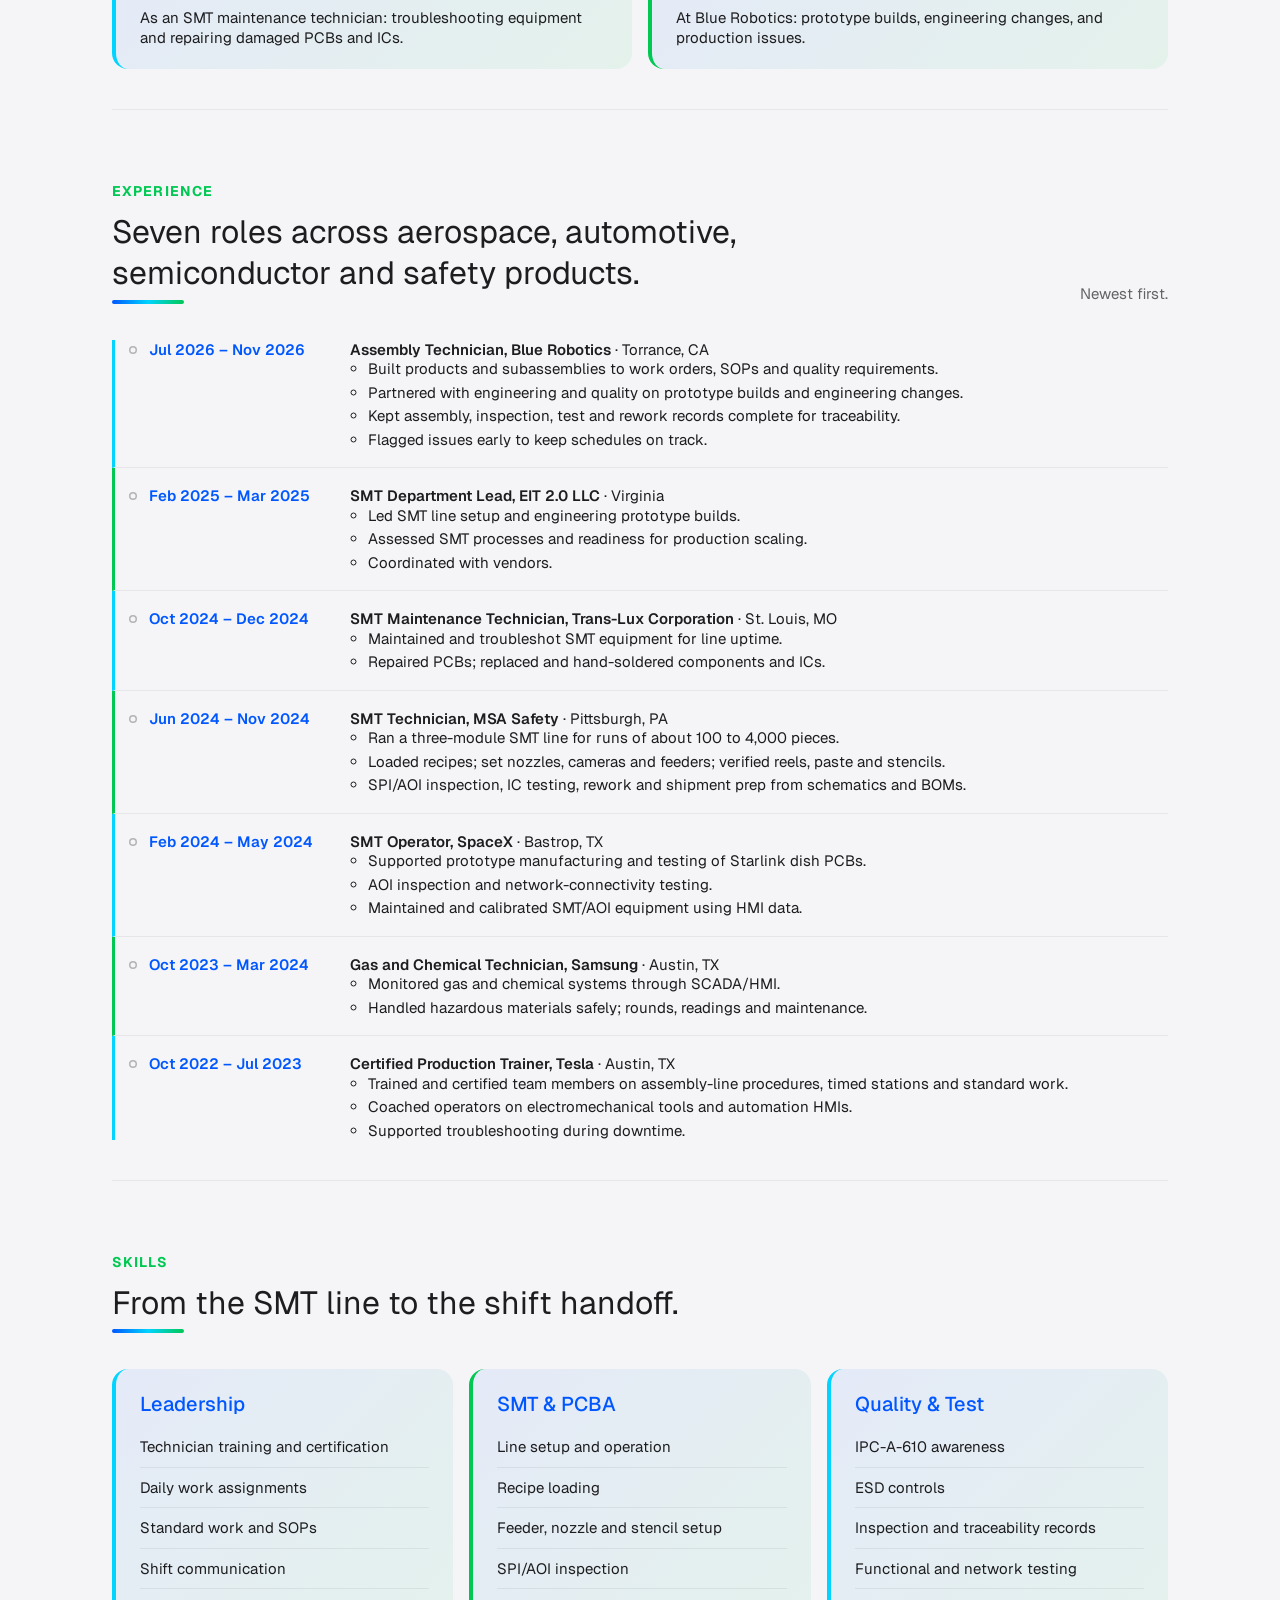
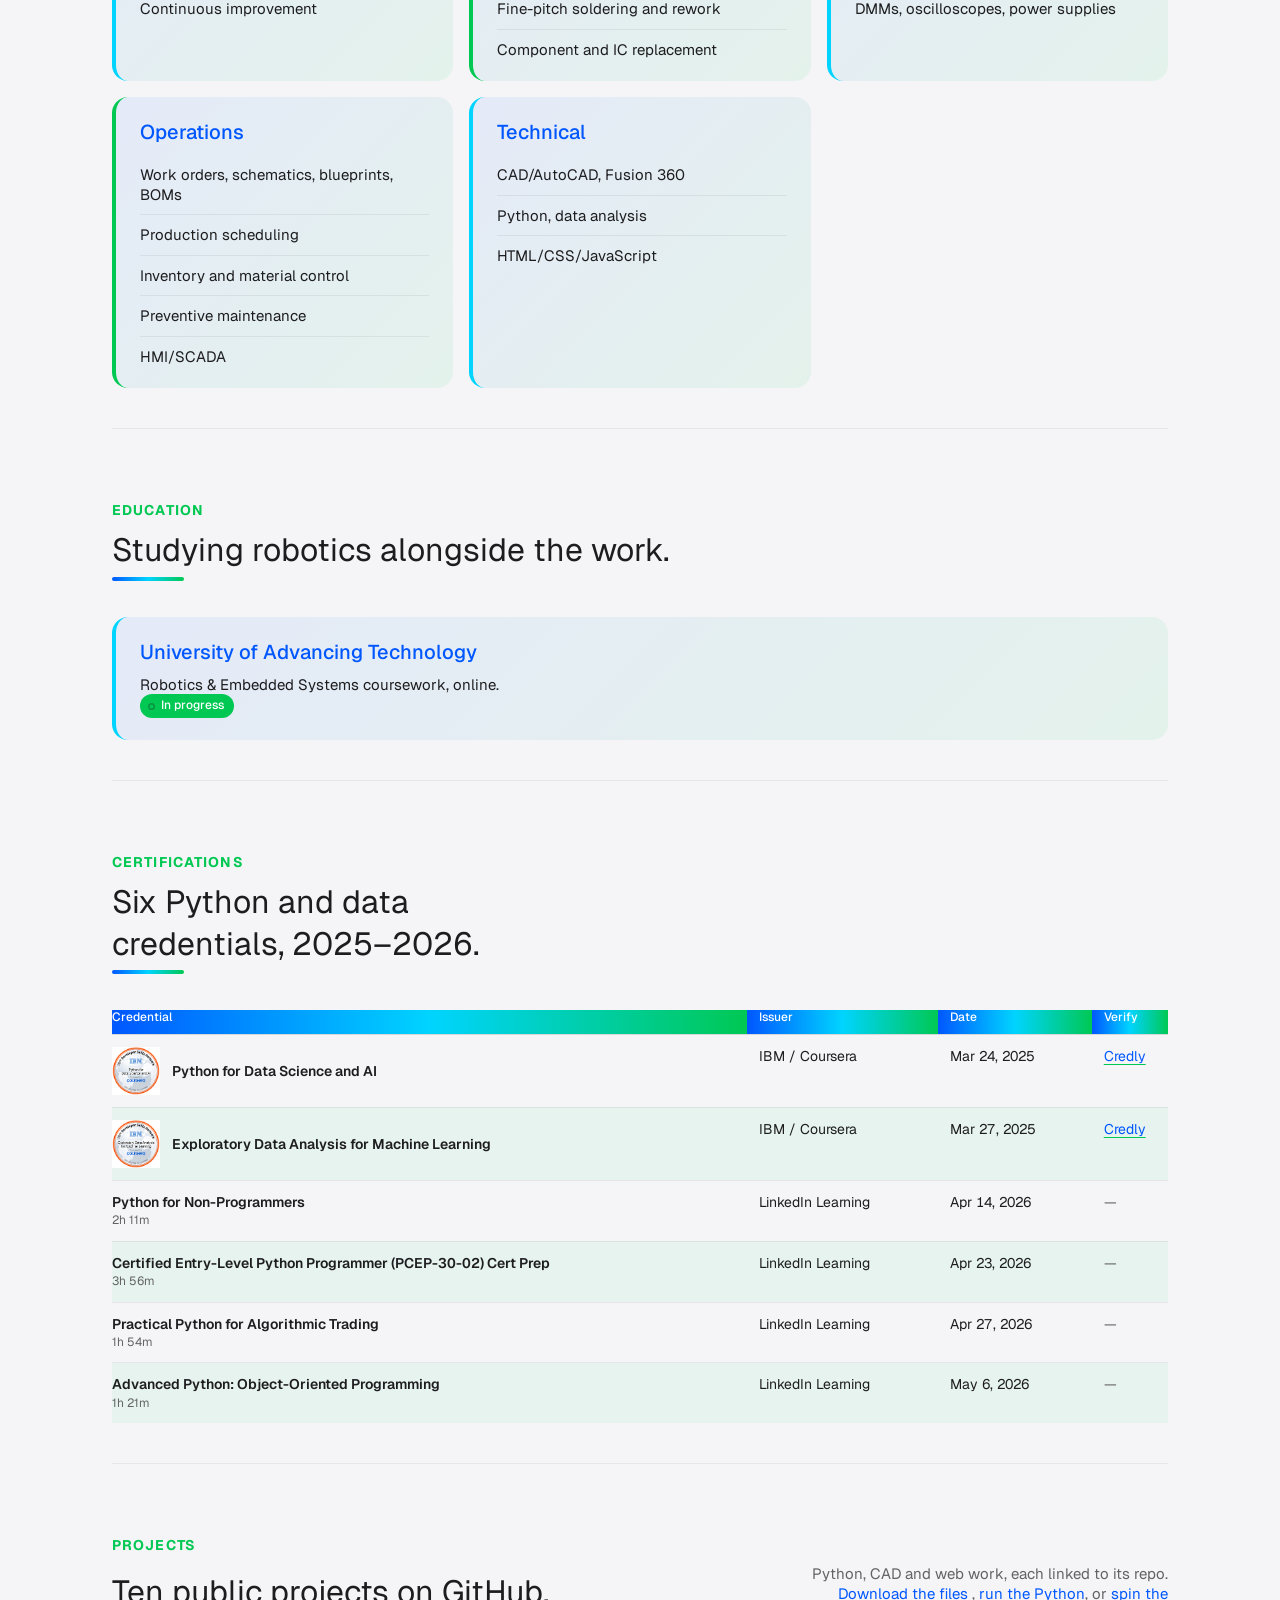
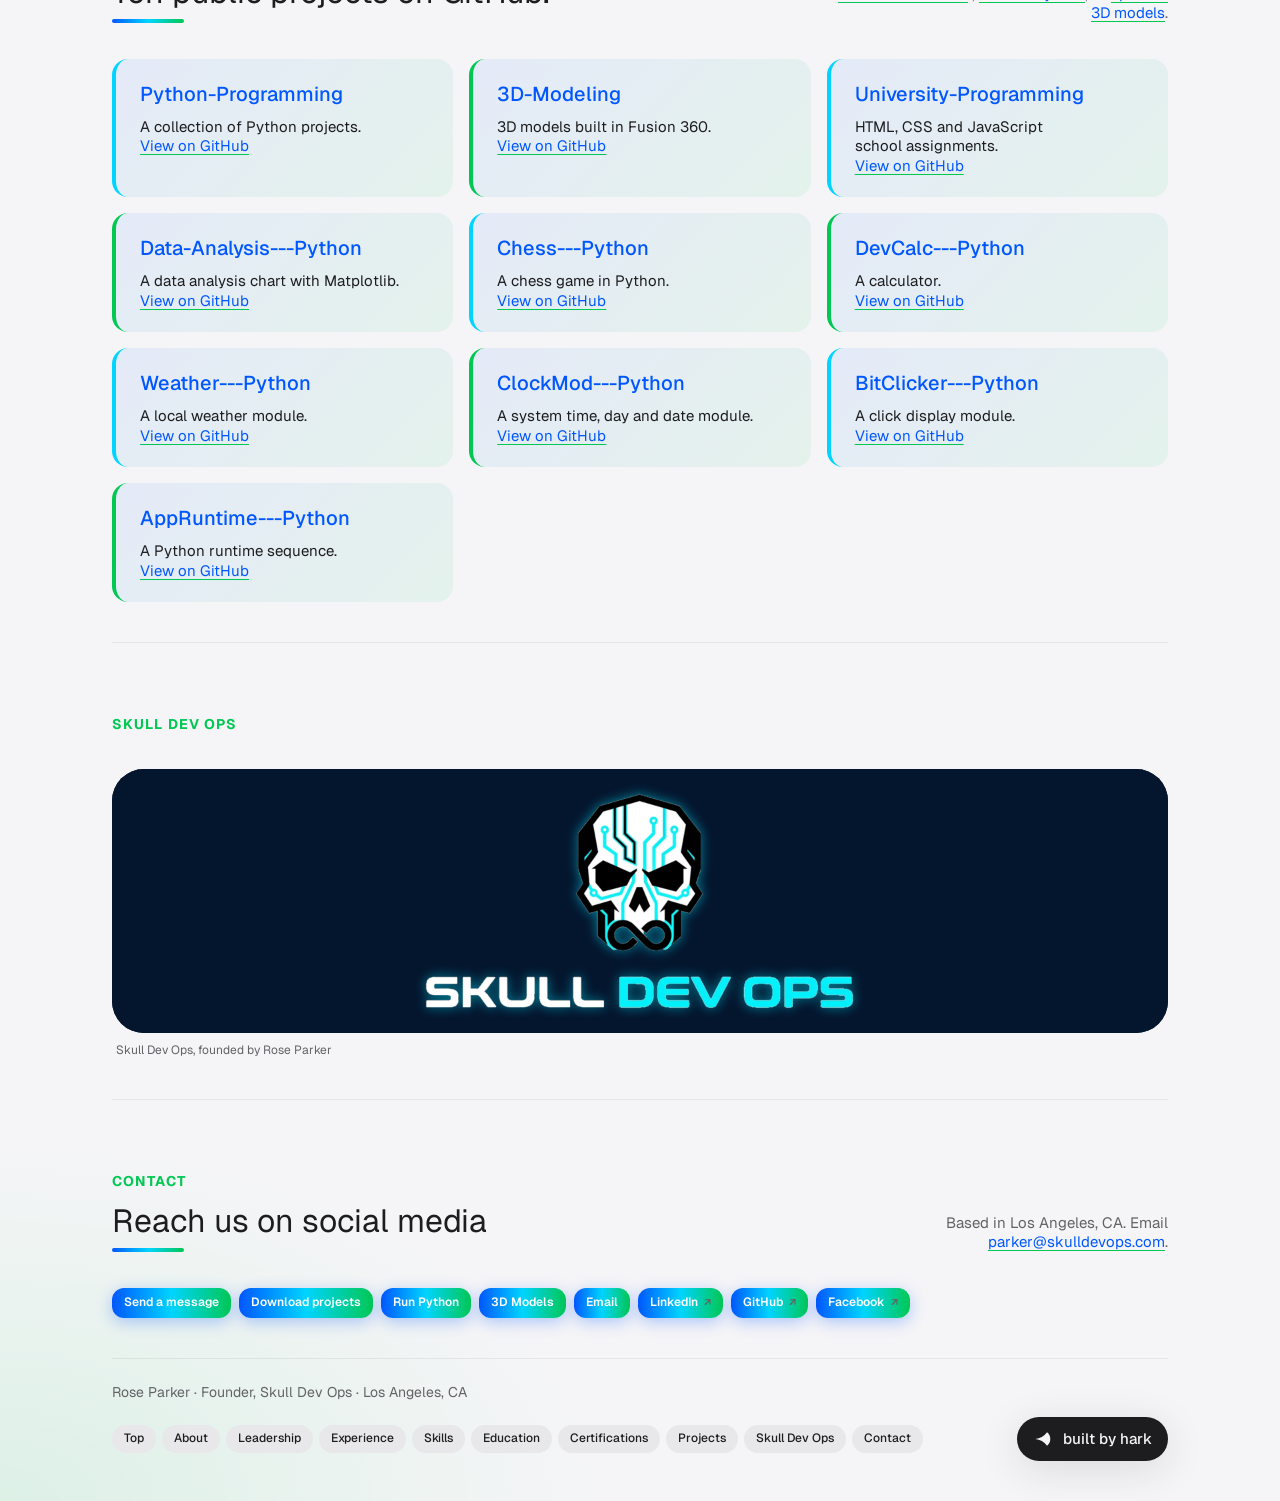
==== commit 07355d99: "Home stat: 4+ yrs in manufacturing" ====
--- a/index.html
+++ b/index.html
@@ -42,7 +42,7 @@
         </section>
 
         <section class="stats">
-          <div class="stat"><span class="stat__fig">4+ yrs</span><span class="stat__label">In electronics manufacturing</span></div>
+          <div class="stat"><span class="stat__fig">4+ yrs</span><span class="stat__label">In manufacturing</span></div>
           <div class="stat"><span class="stat__fig">7</span><span class="stat__label">Roles: SpaceX, Tesla, Samsung, MSA Safety, Trans-Lux, EIT 2.0, Blue Robotics</span></div>
           <div class="stat"><span class="stat__fig">6</span><span class="stat__label">Certifications, 2025–2026</span></div>
           <div class="stat"><span class="stat__fig">10</span><span class="stat__label">Public GitHub projects</span></div>
